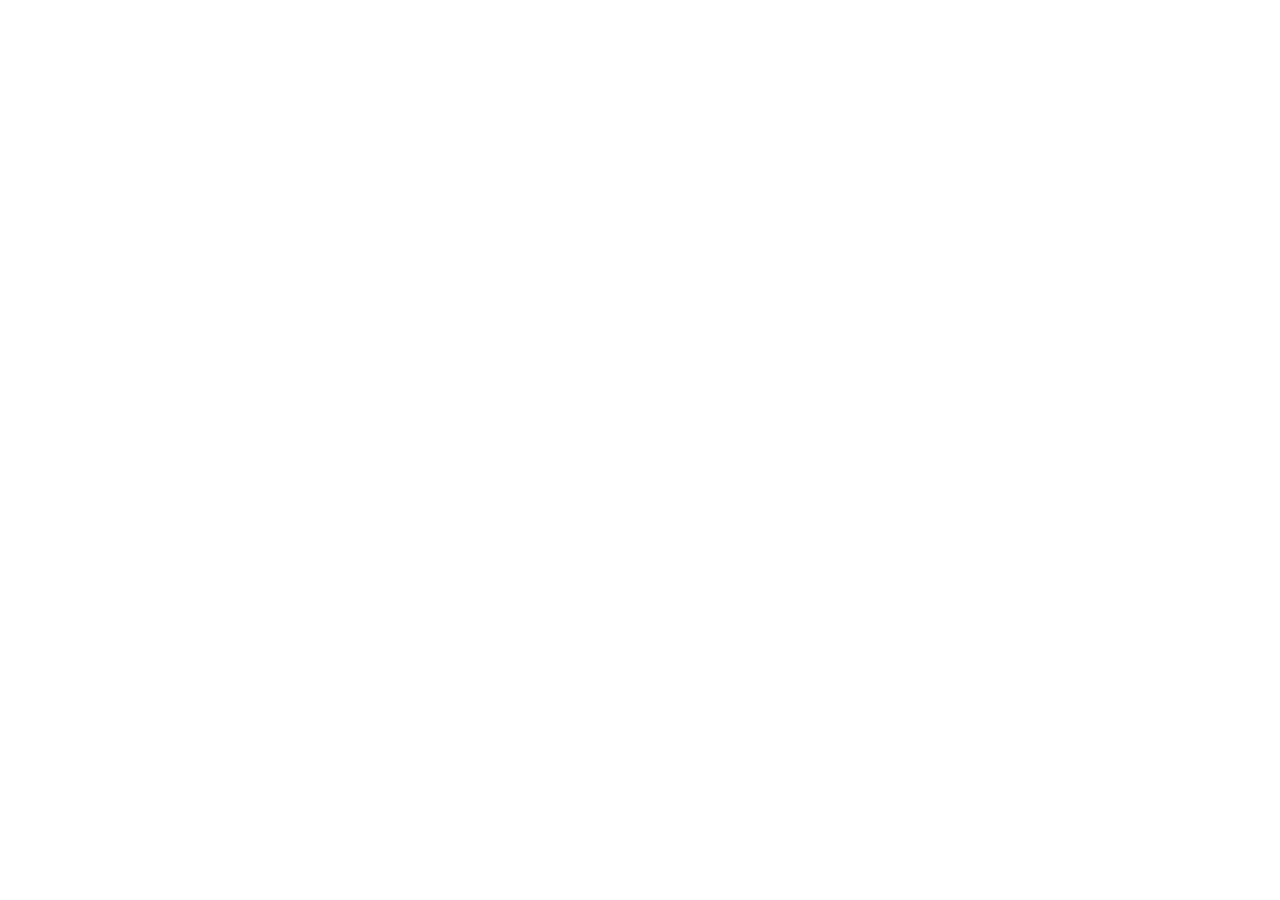
==== contact.html @ aa0f0457 "Initialisation du projet et création de l'arborescence" ====
<!DOCTYPE html>
<html lang="en">
<head>
    <meta charset="UTF-8">
    <meta name="viewport" content="width=device-width, initial-scale=1.0">
    <title>contact</title>
    <link rel="stylesheet" href="css/style.css">
</head>
<body>
    <script src="js/main.js"></script>
</body>
</html>
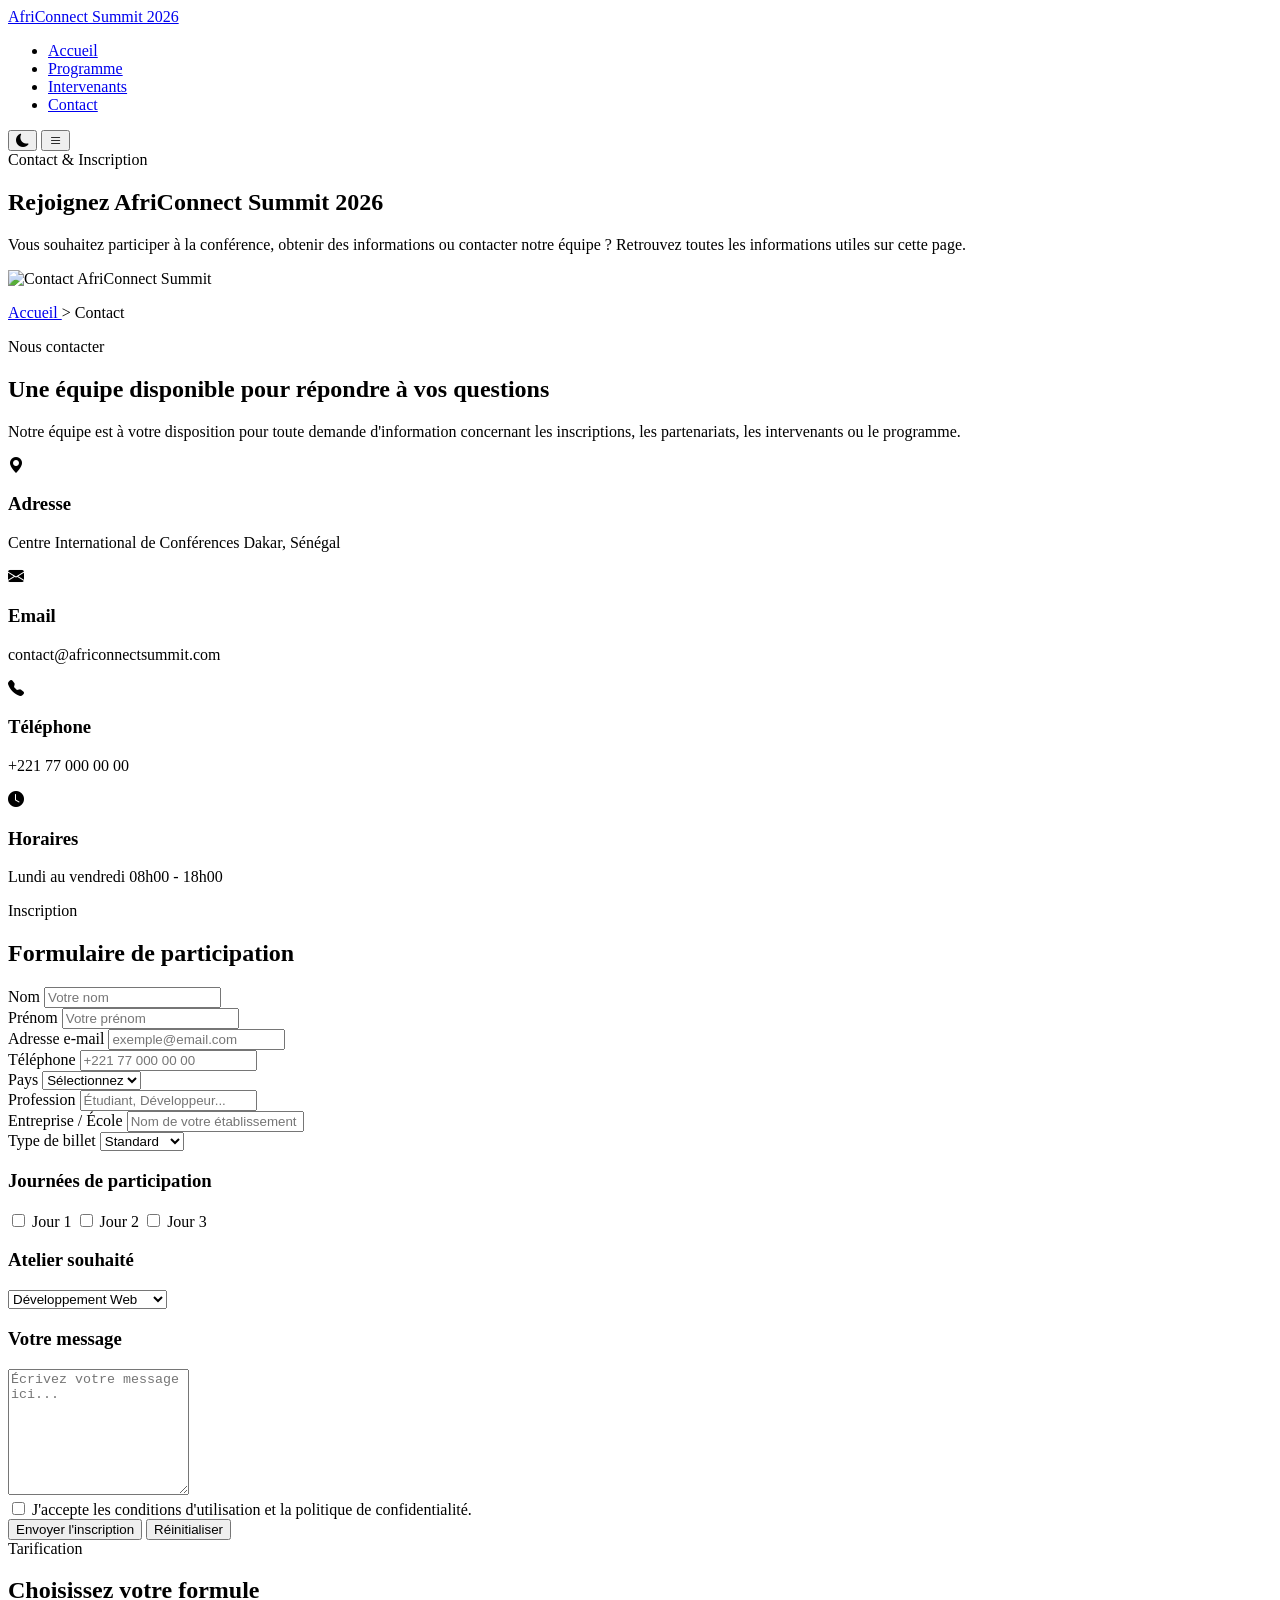
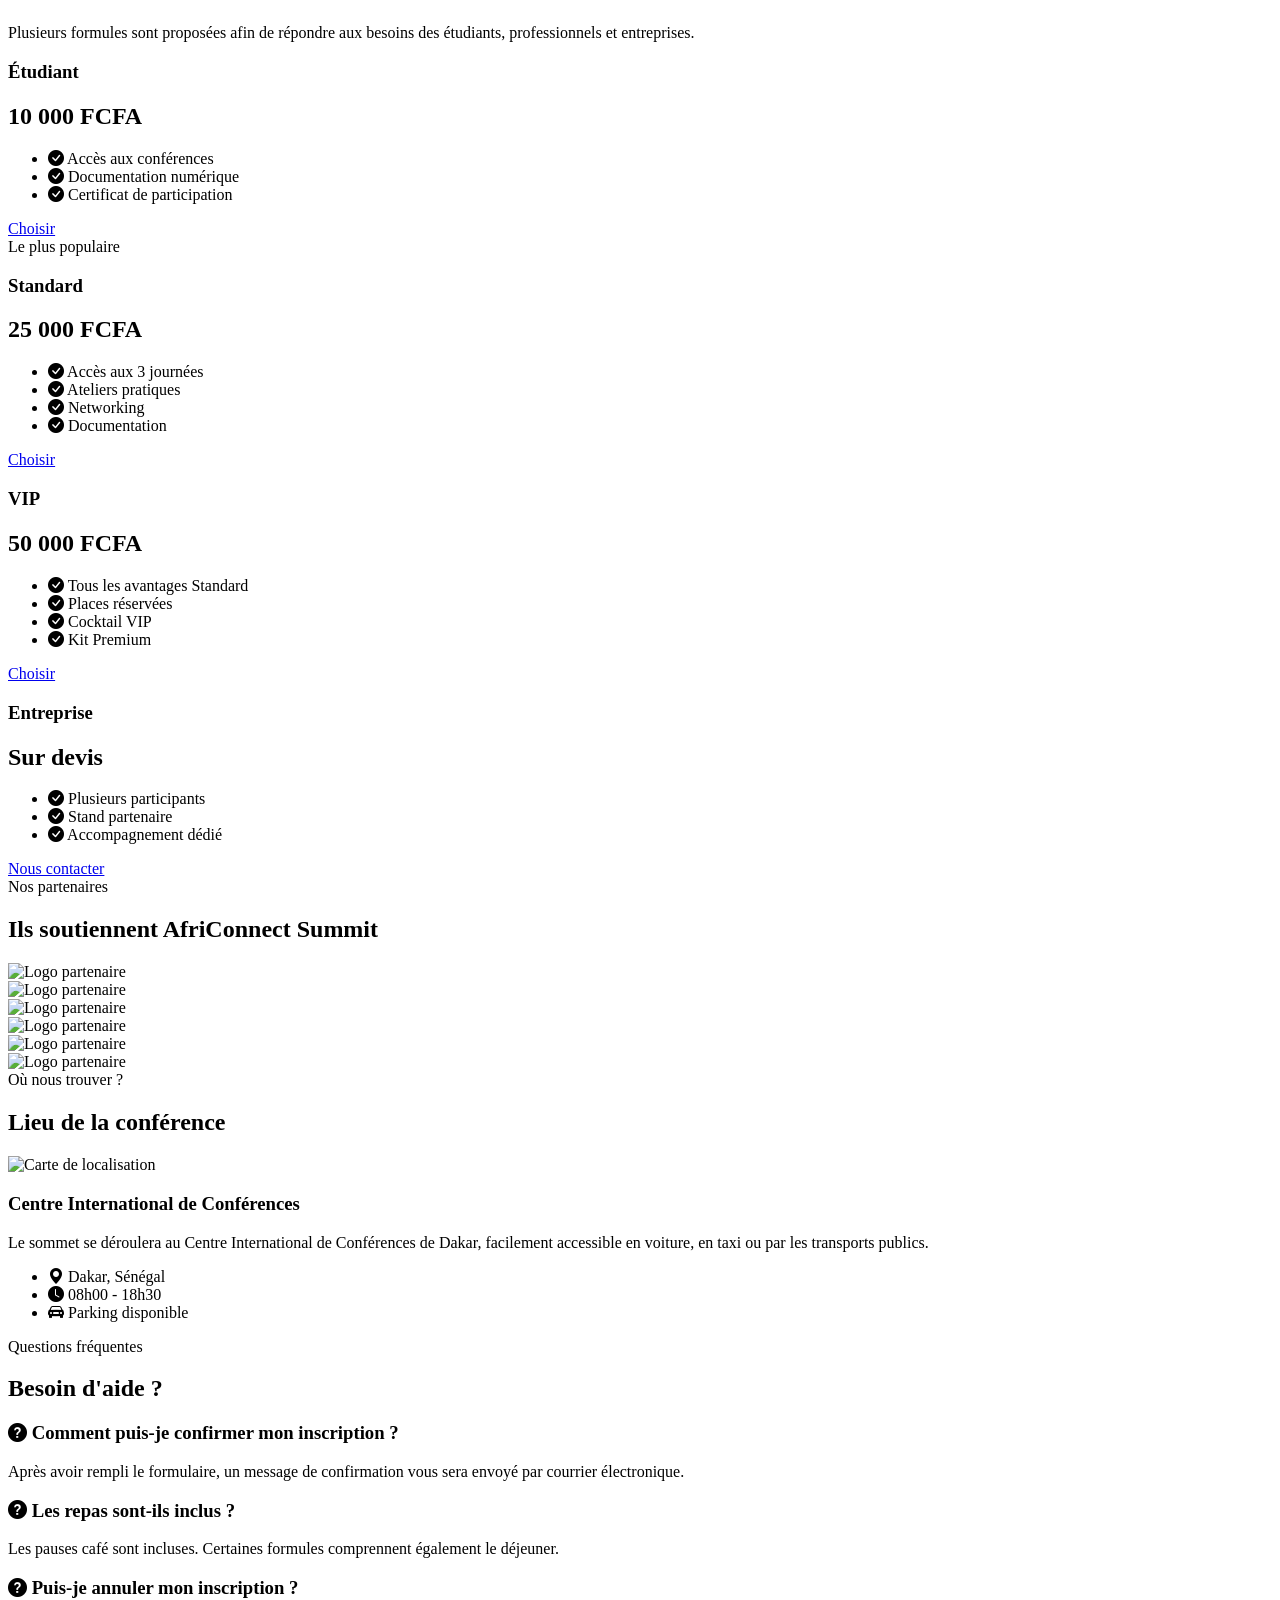
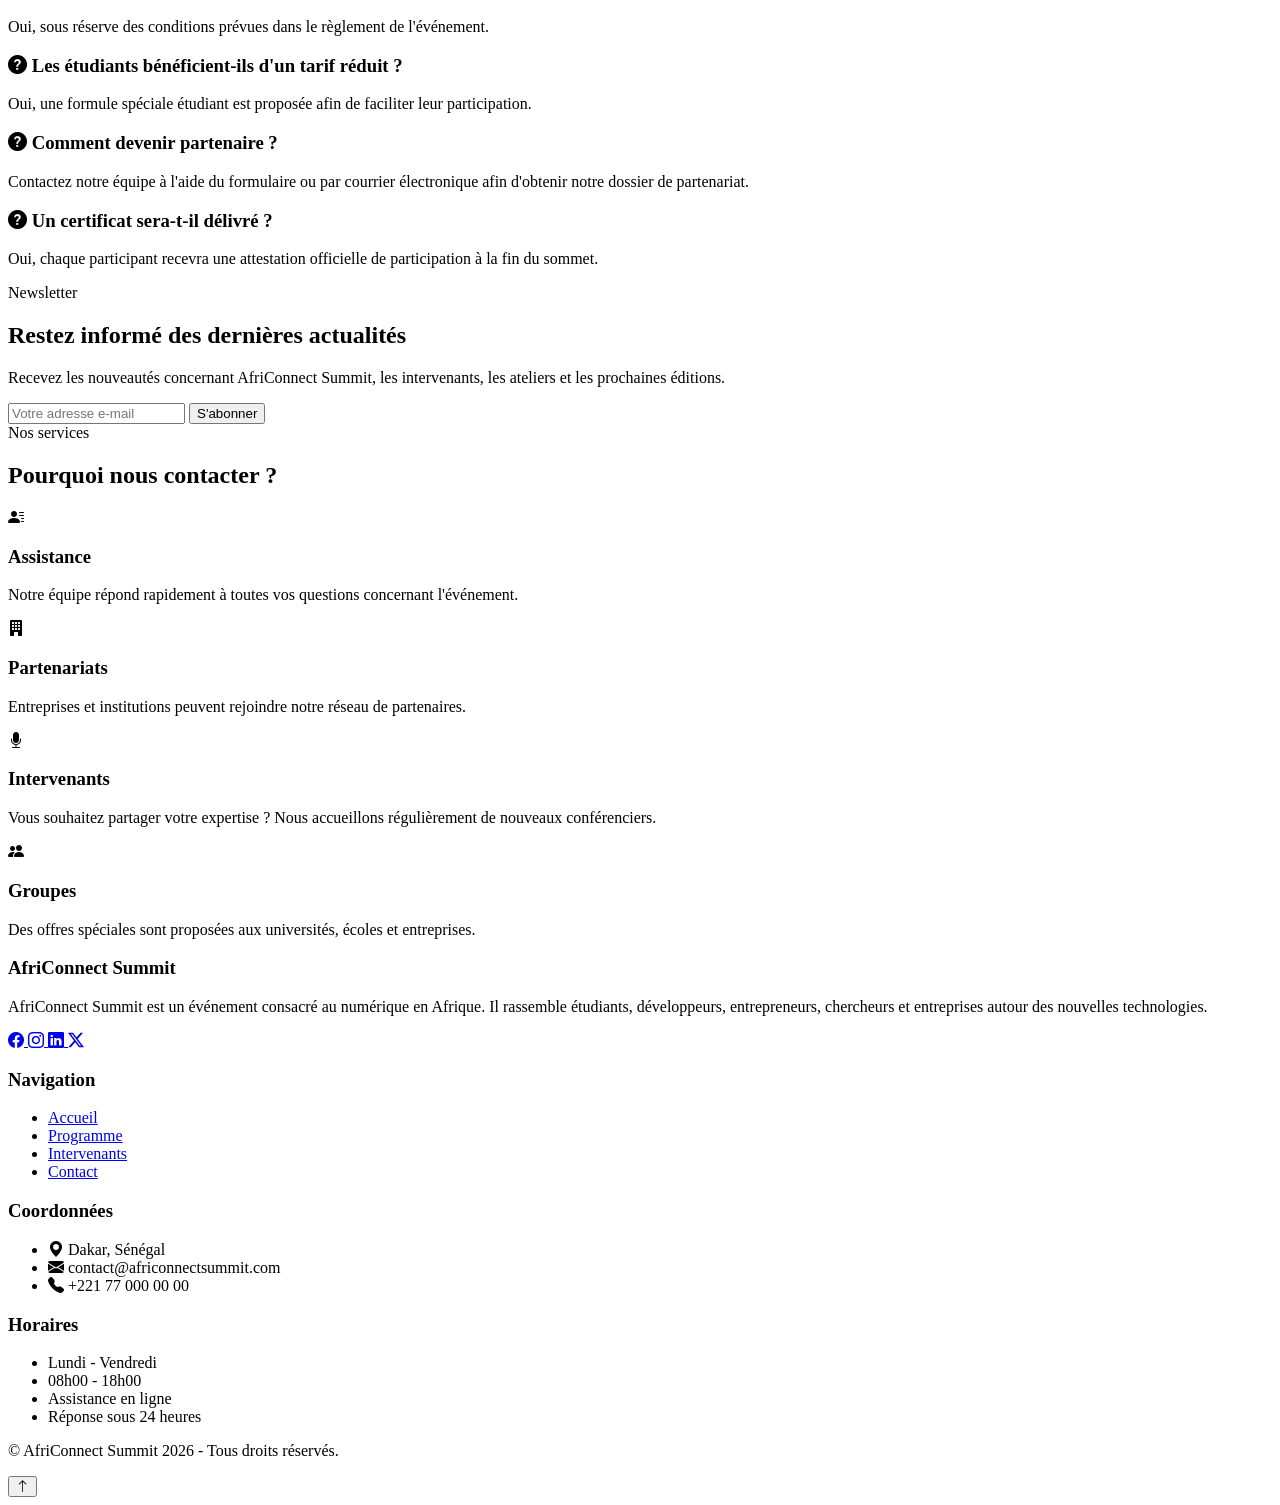
==== commit ea35cdfe: "Création complète des pages HTML du site" ====
--- a/contact.html
+++ b/contact.html
@@ -1,12 +1,1509 @@
 <!DOCTYPE html>
-<html lang="en">
+<html lang="fr">
+
 <head>
+
     <meta charset="UTF-8">
-    <meta name="viewport" content="width=device-width, initial-scale=1.0">
-    <title>contact</title>
-    <link rel="stylesheet" href="css/style.css">
+
+    <meta name="viewport"
+        content="width=device-width, initial-scale=1.0">
+
+    <title>AfriConnect Summit 2026 | Contact</title>
+
+    <link rel="preconnect"  href="https://fonts.googleapis.com">
+
+    <link rel="preconnect"  href="https://fonts.gstatic.com"  crossorigin>
+
+    <link href="https://fonts.googleapis.com/css2?family=Poppins:wght@300;400;500;600;700&family=Space+Grotesk:wght@500;700&display=swap"  rel="stylesheet">
+
+    <link rel="stylesheet" href="https://cdn.jsdelivr.net/npm/bootstrap-icons@1.13.1/font/bootstrap-icons.min.css">
+
+    <link rel="stylesheet"  href="css/style.css">
+
 </head>
+
 <body>
-    <script src="js/main.js"></script>
-</body>
+
+    <header>
+
+        <nav class="navbar">
+
+            <div class="logo">
+
+                <a href="index.html">
+
+                    AfriConnect Summit 2026
+
+                </a>
+
+            </div>
+
+            <ul class="menu">
+
+                <li>
+
+                    <a href="index.html">
+
+                        Accueil
+
+                    </a>
+
+                </li>
+
+                <li>
+                     <a href="programme.html">    Programme </a>
+
+                </li>
+
+                <li>
+
+                    <a href="intervenants.html">
+
+                        Intervenants
+
+                    </a>
+
+                </li>
+
+                <li>
+
+                    <a href="contact.html"
+                        class="active">
+
+                        Contact
+
+                    </a>
+
+                </li>
+
+            </ul>
+
+            <div class="nav-actions">
+
+                <button id="themeBtn">
+
+                    <i class="bi bi-moon-fill"></i>
+
+                </button>
+
+                <button id="burgerBtn">
+
+                    <i class="bi bi-list"></i>
+
+                </button>
+
+            </div>
+
+        </nav>
+
+    </header>
+
+    <main>
+
+        <section id="hero-contact">
+
+            <div class="container hero-page">
+
+                <div class="hero-text">
+
+                    <span class="hero-badge">
+
+                        Contact & Inscription
+
+                    </span>
+
+                    <h1>
+
+                        Rejoignez
+                        AfriConnect Summit 2026
+
+                    </h1>
+
+                    <p>
+
+                        Vous souhaitez participer à la conférence,
+                        obtenir des informations ou contacter notre
+                        équipe ? Retrouvez toutes les informations
+                        utiles sur cette page.
+
+                    </p>
+
+                </div>
+
+                <div class="hero-image">
+
+                    <img src="images/contact-banner.jpg"
+                        alt="Contact AfriConnect Summit">
+
+                </div>
+
+            </div>
+
+        </section>
+
+        <section id="breadcrumb">
+
+            <div class="container">
+
+                <p>
+
+                    <a href="index.html">
+
+                        Accueil
+
+                    </a>
+
+                    >
+
+                    <span>
+
+                        Contact
+
+                    </span>
+
+                </p>
+
+            </div>
+
+        </section>
+
+        <section id="contact-intro">
+
+            <div class="container">
+
+                <div class="section-title">
+
+                    <span>
+
+                        Nous contacter
+
+                    </span>
+
+                    <h2>
+
+                        Une équipe disponible
+                        pour répondre à vos questions
+
+                    </h2>
+
+                    <p>
+
+                        Notre équipe est à votre disposition
+                        pour toute demande d'information
+                        concernant les inscriptions,
+                        les partenariats,
+                        les intervenants ou le programme.
+
+                    </p>
+
+                </div>
+
+            </div>
+
+        </section>
+
+        <section id="contact-info">
+
+            <div class="container">
+
+                <div class="contact-grid">
+
+                    <article class="contact-card">
+
+                        <i class="bi bi-geo-alt-fill"></i>
+
+                        <h3>
+
+                            Adresse
+
+                        </h3>
+
+                        <p>
+
+                            Centre International
+                            de Conférences
+                            Dakar, Sénégal
+
+                        </p>
+
+                    </article>
+
+                    <article class="contact-card">
+
+                        <i class="bi bi-envelope-fill"></i>
+
+                        <h3>
+
+                            Email
+
+                        </h3>
+
+                        <p>
+
+                            contact@africonnectsummit.com
+
+                        </p>
+
+                    </article>
+
+                    <article class="contact-card">
+
+                        <i class="bi bi-telephone-fill"></i>
+
+                        <h3>
+
+                            Téléphone
+
+                        </h3>
+
+                        <p>
+
+                            +221 77 000 00 00
+
+                        </p>
+
+                    </article>
+
+                    <article class="contact-card">
+
+                        <i class="bi bi-clock-fill"></i>
+
+                        <h3>
+
+                            Horaires
+
+                        </h3>
+
+                        <p>
+
+                            Lundi au vendredi
+
+                            08h00 - 18h00
+
+                        </p>
+
+                    </article>
+
+                </div>
+
+            </div>
+
+        </section>
+
+        <section id="registration">
+
+            <div class="container">
+
+                <div class="section-title">
+
+                    <span>
+
+                        Inscription
+
+                    </span>
+
+                    <h2>
+
+                        Formulaire de participation
+
+                    </h2>
+
+                </div>
+
+                <form id="registrationForm">
+
+                                        <div class="form-grid">
+
+                        <div class="form-group">
+
+                            <label for="nom">
+
+                                Nom
+
+                            </label>
+
+                            <input type="text"
+                                id="nom"
+                                name="nom"
+                                placeholder="Votre nom"
+                                required>
+
+                        </div>
+
+                        <div class="form-group">
+
+                            <label for="prenom">
+
+                                Prénom
+
+                            </label>
+
+                            <input type="text"
+                                id="prenom"
+                                name="prenom"
+                                placeholder="Votre prénom"
+                                required>
+
+                        </div>
+
+                        <div class="form-group">
+
+                            <label for="email">
+
+                                Adresse e-mail
+
+                            </label>
+
+                            <input type="email"
+                                id="email"
+                                name="email"
+                                placeholder="exemple@email.com"
+                                required>
+
+                        </div>
+
+                        <div class="form-group">
+
+                            <label for="telephone">
+
+                                Téléphone
+
+                            </label>
+
+                            <input type="tel"
+                                id="telephone"
+                                name="telephone"
+                                placeholder="+221 77 000 00 00">
+
+                        </div>
+
+                        <div class="form-group">
+
+                            <label for="pays">
+
+                                Pays
+
+                            </label>
+
+                            <select id="pays"
+                                name="pays">
+
+                                <option value="">Sélectionnez</option>
+
+                                <option>Sénégal</option>
+
+                                <option>Mali</option>
+
+                                <option>Côte d'Ivoire</option>
+
+                                <option>Ghana</option>
+
+                                <option>Nigeria</option>
+
+                                <option>Cameroun</option>
+
+                                <option>Maroc</option>
+
+                                <option>Tunisie</option>
+
+                                <option>Autre</option>
+
+                            </select>
+
+                        </div>
+
+                        <div class="form-group">
+
+                            <label for="profession">
+
+                                Profession
+
+                            </label>
+
+                            <input type="text"
+                                id="profession"
+                                name="profession"
+                                placeholder="Étudiant, Développeur...">
+
+                        </div>
+
+                        <div class="form-group">
+
+                            <label for="entreprise">
+
+                                Entreprise / École
+
+                            </label>
+
+                            <input type="text"
+                                id="entreprise"
+                                name="entreprise"
+                                placeholder="Nom de votre établissement">
+
+                        </div>
+
+                        <div class="form-group">
+
+                            <label for="billet">
+
+                                Type de billet
+
+                            </label>
+
+                            <select id="billet"
+                                name="billet">
+
+                                <option>Standard</option>
+
+                                <option>Étudiant</option>
+
+                                <option>VIP</option>
+
+                                <option>Partenaire</option>
+
+                            </select>
+
+                        </div>
+
+                    </div>
+
+                    <div class="form-section">
+
+                        <h3>
+
+                            Journées de participation
+
+                        </h3>
+
+                        <label>
+
+                            <input type="checkbox"
+                                name="jour1">
+
+                            Jour 1
+
+                        </label>
+
+                        <label>
+
+                            <input type="checkbox"
+                                name="jour2">
+
+                            Jour 2
+
+                        </label>
+
+                        <label>
+
+                            <input type="checkbox"
+                                name="jour3">
+
+                            Jour 3
+
+                        </label>
+
+                    </div>
+
+                    <div class="form-section">
+
+                        <h3>
+
+                            Atelier souhaité
+
+                        </h3>
+
+                        <select name="atelier">
+
+                            <option>Développement Web</option>
+
+                            <option>Intelligence Artificielle</option>
+
+                            <option>Cybersécurité</option>
+
+                            <option>Cloud Computing</option>
+
+                            <option>Développement Mobile</option>
+
+                            <option>Data Science</option>
+
+                        </select>
+
+                    </div>
+
+                    <div class="form-section">
+
+                        <h3>
+
+                            Votre message
+
+                        </h3>
+
+                        <textarea
+                            rows="8"
+                            name="message"
+                            placeholder="Écrivez votre message ici..."></textarea>
+
+                    </div>
+
+                    <div class="form-section">
+
+                        <label>
+
+                            <input type="checkbox"
+                                required>
+
+                            J'accepte les conditions d'utilisation
+                            et la politique de confidentialité.
+
+                        </label>
+
+                    </div>
+
+                    <div class="form-buttons">
+
+                        <button type="submit"
+                            class="btn">
+
+                            Envoyer l'inscription
+
+                        </button>
+
+                        <button type="reset"
+                            class="btn btn-outline">
+
+                            Réinitialiser
+
+                        </button>
+
+                    </div>
+
+                </form>
+
+            </div>
+
+        </section>
+
+        <section id="pricing">
+
+            <div class="container">
+
+                <div class="section-title">
+
+                    <span>Tarification</span>
+
+                    <h2>Choisissez votre formule</h2>
+
+                    <p>
+
+                        Plusieurs formules sont proposées afin de répondre
+                        aux besoins des étudiants, professionnels
+                        et entreprises.
+
+                    </p>
+
+                </div>
+
+                <div class="pricing-grid">
+
+                                        <article class="pricing-card">
+
+                        <h3>
+
+                            Étudiant
+
+                        </h3>
+
+                        <h2>
+
+                            10 000 FCFA
+
+                        </h2>
+
+                        <ul>
+
+                            <li>
+
+                                <i class="bi bi-check-circle-fill"></i>
+
+                                Accès aux conférences
+
+                            </li>
+
+                            <li>
+
+                                <i class="bi bi-check-circle-fill"></i>
+
+                                Documentation numérique
+
+                            </li>
+
+                            <li>
+
+                                <i class="bi bi-check-circle-fill"></i>
+
+                                Certificat de participation
+
+                            </li>
+
+                        </ul>
+
+                        <a href="#registration"
+                            class="btn">
+
+                            Choisir
+
+                        </a>
+
+                    </article>
+
+                    <article class="pricing-card featured">
+
+                        <span class="badge">
+
+                            Le plus populaire
+
+                        </span>
+
+                        <h3>
+
+                            Standard
+
+                        </h3>
+
+                        <h2>
+
+                            25 000 FCFA
+
+                        </h2>
+
+                        <ul>
+
+                            <li>
+
+                                <i class="bi bi-check-circle-fill"></i>
+
+                                Accès aux 3 journées
+
+                            </li>
+
+                            <li>
+
+                                <i class="bi bi-check-circle-fill"></i>
+
+                                Ateliers pratiques
+
+                            </li>
+
+                            <li>
+
+                                <i class="bi bi-check-circle-fill"></i>
+
+                                Networking
+
+                            </li>
+
+                            <li>
+
+                                <i class="bi bi-check-circle-fill"></i>
+
+                                Documentation
+
+                            </li>
+
+                        </ul>
+
+                        <a href="#registration"
+                            class="btn">
+
+                            Choisir
+
+                        </a>
+
+                    </article>
+
+                    <article class="pricing-card">
+
+                        <h3>
+
+                            VIP
+
+                        </h3>
+
+                        <h2>
+
+                            50 000 FCFA
+
+                        </h2>
+
+                        <ul>
+
+                            <li>
+
+                                <i class="bi bi-check-circle-fill"></i>
+
+                                Tous les avantages Standard
+
+                            </li>
+
+                            <li>
+
+                                <i class="bi bi-check-circle-fill"></i>
+
+                                Places réservées
+
+                            </li>
+
+                            <li>
+
+                                <i class="bi bi-check-circle-fill"></i>
+
+                                Cocktail VIP
+
+                            </li>
+
+                            <li>
+
+                                <i class="bi bi-check-circle-fill"></i>
+
+                                Kit Premium
+
+                            </li>
+
+                        </ul>
+
+                        <a href="#registration"
+                            class="btn">
+
+                            Choisir
+
+                        </a>
+
+                    </article>
+
+                    <article class="pricing-card">
+
+                        <h3>
+
+                            Entreprise
+
+                        </h3>
+
+                        <h2>
+
+                            Sur devis
+
+                        </h2>
+
+                        <ul>
+
+                            <li>
+
+                                <i class="bi bi-check-circle-fill"></i>
+
+                                Plusieurs participants
+
+                            </li>
+
+                            <li>
+
+                                <i class="bi bi-check-circle-fill"></i>
+
+                                Stand partenaire
+
+                            </li>
+
+                            <li>
+
+                                <i class="bi bi-check-circle-fill"></i>
+
+                                Accompagnement dédié
+
+                            </li>
+
+                        </ul>
+
+                        <a href="#registration"
+                            class="btn">
+
+                            Nous contacter
+
+                        </a>
+
+                    </article>
+
+                </div>
+
+            </div>
+
+        </section>
+
+        <section id="partners">
+
+            <div class="container">
+
+                <div class="section-title">
+
+                    <span>
+
+                        Nos partenaires
+
+                    </span>
+
+                    <h2>
+
+                        Ils soutiennent AfriConnect Summit
+
+                    </h2>
+
+                </div>
+
+                <div class="partners-grid">
+
+                    <div class="partner-card">
+
+                        <img src="images/logo1.png"
+                            alt="Logo partenaire">
+
+                    </div>
+
+                    <div class="partner-card">
+
+                        <img src="images/logo2.png"
+                            alt="Logo partenaire">
+
+                    </div>
+
+                    <div class="partner-card">
+
+                        <img src="images/logo3.png"
+                            alt="Logo partenaire">
+
+                    </div>
+
+                    <div class="partner-card">
+
+                        <img src="images/logo4.png"
+                            alt="Logo partenaire">
+
+                    </div>
+
+                    <div class="partner-card">
+
+                        <img src="images/logo5.png"
+                            alt="Logo partenaire">
+
+                    </div>
+
+                    <div class="partner-card">
+
+                        <img src="images/logo6.png"
+                            alt="Logo partenaire">
+
+                    </div>
+
+                </div>
+
+            </div>
+
+        </section>
+
+        <section id="location">
+
+            <div class="container">
+
+                <div class="section-title">
+
+                    <span>
+
+                        Où nous trouver ?
+
+                    </span>
+
+                    <h2>
+
+                        Lieu de la conférence
+
+                    </h2>
+
+                </div>
+
+                <div class="location-grid">
+
+                    <div class="location-map">
+
+                        <img src="images/map.jpg"
+                            alt="Carte de localisation">
+
+                    </div>
+
+                    <div class="location-info">
+
+                        <h3>
+
+                            Centre International
+                            de Conférences
+
+                        </h3>
+
+                        <p>
+
+                            Le sommet se déroulera au Centre
+                            International de Conférences de Dakar,
+                            facilement accessible en voiture,
+                            en taxi ou par les transports publics.
+
+                        </p>
+
+                        <ul>
+
+                            <li>
+
+                                <i class="bi bi-geo-alt-fill"></i>
+
+                                Dakar, Sénégal
+
+                            </li>
+
+                            <li>
+
+                                <i class="bi bi-clock-fill"></i>
+
+                                08h00 - 18h30
+
+                            </li>
+
+                            <li>
+
+                                <i class="bi bi-car-front-fill"></i>
+
+                                Parking disponible
+
+                            </li>
+
+                        </ul>
+
+                    </div>
+
+                </div>
+
+            </div>
+
+        </section>
+
+        <section id="faq">
+
+            <div class="container">
+
+                <div class="section-title">
+
+                    <span>
+
+                        Questions fréquentes
+
+                    </span>
+
+                    <h2>
+
+                        Besoin d'aide ?
+
+                    </h2>
+
+                </div>
+
+                <div class="faq-container">
+
+                                        <article class="faq-item">
+
+                        <h3>
+
+                            <i class="bi bi-question-circle-fill"></i>
+
+                            Comment puis-je confirmer mon inscription ?
+
+                        </h3>
+
+                        <p>
+
+                            Après avoir rempli le formulaire,
+                            un message de confirmation vous sera envoyé
+                            par courrier électronique.
+
+                        </p>
+
+                    </article>
+
+                    <article class="faq-item">
+
+                        <h3>
+
+                            <i class="bi bi-question-circle-fill"></i>
+
+                            Les repas sont-ils inclus ?
+
+                        </h3>
+
+                        <p>
+
+                            Les pauses café sont incluses.
+                            Certaines formules comprennent également
+                            le déjeuner.
+
+                        </p>
+
+                    </article>
+
+                    <article class="faq-item">
+
+                        <h3>
+
+                            <i class="bi bi-question-circle-fill"></i>
+
+                            Puis-je annuler mon inscription ?
+
+                        </h3>
+
+                        <p>
+
+                            Oui, sous réserve des conditions prévues
+                            dans le règlement de l'événement.
+
+                        </p>
+
+                    </article>
+
+                    <article class="faq-item">
+
+                        <h3>
+
+                            <i class="bi bi-question-circle-fill"></i>
+
+                            Les étudiants bénéficient-ils d'un tarif réduit ?
+
+                        </h3>
+
+                        <p>
+
+                            Oui, une formule spéciale étudiant est
+                            proposée afin de faciliter leur participation.
+
+                        </p>
+
+                    </article>
+
+                    <article class="faq-item">
+
+                        <h3>
+
+                            <i class="bi bi-question-circle-fill"></i>
+
+                            Comment devenir partenaire ?
+
+                        </h3>
+
+                        <p>
+
+                            Contactez notre équipe à l'aide
+                            du formulaire ou par courrier électronique
+                            afin d'obtenir notre dossier de partenariat.
+
+                        </p>
+
+                    </article>
+
+                    <article class="faq-item">
+
+                        <h3>
+
+                            <i class="bi bi-question-circle-fill"></i>
+
+                            Un certificat sera-t-il délivré ?
+
+                        </h3>
+
+                        <p>
+
+                            Oui, chaque participant recevra
+                            une attestation officielle de participation
+                            à la fin du sommet.
+
+                        </p>
+
+                    </article>
+
+                </div>
+
+            </div>
+
+        </section>
+
+        <section id="newsletter">
+
+            <div class="container">
+
+                <div class="newsletter-content">
+
+                    <span>
+
+                        Newsletter
+
+                    </span>
+
+                    <h2>
+
+                        Restez informé des dernières actualités
+
+                    </h2>
+
+                    <p>
+
+                        Recevez les nouveautés concernant
+                        AfriConnect Summit, les intervenants,
+                        les ateliers et les prochaines éditions.
+
+                    </p>
+
+                    <form class="newsletter-form">
+
+                        <input
+                            type="email"
+                            placeholder="Votre adresse e-mail"
+                            required>
+
+                        <button
+                            type="submit"
+                            class="btn">
+
+                            S'abonner
+
+                        </button>
+
+                    </form>
+
+                </div>
+
+            </div>
+
+        </section>
+
+        <section id="why-contact">
+
+            <div class="container">
+
+                <div class="section-title">
+
+                    <span>
+
+                        Nos services
+
+                    </span>
+
+                    <h2>
+
+                        Pourquoi nous contacter ?
+
+                    </h2>
+
+                </div>
+
+                <div class="why-grid">
+
+                    <article class="why-card">
+
+                        <i class="bi bi-person-lines-fill"></i>
+
+                        <h3>
+
+                            Assistance
+
+                        </h3>
+
+                        <p>
+
+                            Notre équipe répond rapidement
+                            à toutes vos questions
+                            concernant l'événement.
+
+                        </p>
+
+                    </article>
+
+                    <article class="why-card">
+
+                        <i class="bi bi-building-fill"></i>
+
+                        <h3>
+
+                            Partenariats
+
+                        </h3>
+
+                        <p>
+
+                            Entreprises et institutions
+                            peuvent rejoindre notre réseau
+                            de partenaires.
+
+                        </p>
+
+                    </article>
+
+                    <article class="why-card">
+
+                        <i class="bi bi-mic-fill"></i>
+
+                        <h3>
+
+                            Intervenants
+
+                        </h3>
+
+                        <p>
+
+                            Vous souhaitez partager votre expertise ?
+                            Nous accueillons régulièrement
+                            de nouveaux conférenciers.
+
+                        </p>
+
+                    </article>
+
+                    <article class="why-card">
+
+                        <i class="bi bi-people-fill"></i>
+
+                        <h3>
+
+                            Groupes
+
+                        </h3>
+
+                        <p>
+
+                            Des offres spéciales sont proposées
+                            aux universités,
+                            écoles et entreprises.
+
+                        </p>
+
+                    </article>
+
+                </div>
+
+            </div>
+
+        </section>
+
+                <footer>
+
+            <div class="container footer-container">
+
+                <div class="footer-column">
+
+                    <h3>
+
+                        AfriConnect Summit
+
+                    </h3>
+
+                    <p>
+
+                        AfriConnect Summit est un événement
+                        consacré au numérique en Afrique.
+                        Il rassemble étudiants, développeurs,
+                        entrepreneurs, chercheurs et entreprises
+                        autour des nouvelles technologies.
+
+                    </p>
+
+                    <div class="social-links">
+
+                        <a href="#">
+
+                            <i class="bi bi-facebook"></i>
+
+                        </a>
+
+                        <a href="#">
+
+                            <i class="bi bi-instagram"></i>
+
+                        </a>
+
+                        <a href="#">
+
+                            <i class="bi bi-linkedin"></i>
+
+                        </a>
+
+                        <a href="#">
+
+                            <i class="bi bi-twitter-x"></i>
+
+                        </a>
+
+                    </div>
+
+                </div>
+
+                <div class="footer-column">
+
+                    <h3>
+
+                        Navigation
+
+                    </h3>
+
+                    <ul>
+
+                        <li>
+
+                            <a href="index.html">
+
+                                Accueil
+
+                            </a>
+
+                        </li>
+
+                        <li>
+
+                            <a href="programme.html">
+
+                                Programme
+
+                            </a>
+
+                        </li>
+
+                        <li>
+
+                            <a href="intervenants.html">
+
+                                Intervenants
+
+                            </a>
+
+                        </li>
+
+                        <li>
+
+                            <a href="contact.html">
+
+                                Contact
+
+                            </a>
+
+                        </li>
+
+                    </ul>
+
+                </div>
+
+                <div class="footer-column">
+
+                    <h3>
+
+                        Coordonnées
+
+                    </h3>
+
+                    <ul>
+
+                        <li>
+
+                            <i class="bi bi-geo-alt-fill"></i>
+
+                            Dakar, Sénégal
+
+                        </li>
+
+                        <li>
+
+                            <i class="bi bi-envelope-fill"></i>
+
+                            contact@africonnectsummit.com
+
+                        </li>
+
+                        <li>
+
+                            <i class="bi bi-telephone-fill"></i>
+
+                            +221 77 000 00 00
+
+                        </li>
+
+                    </ul>
+
+                </div>
+
+                <div class="footer-column">
+
+                    <h3>
+
+                        Horaires
+
+                    </h3>
+
+                    <ul>
+
+                        <li>
+
+                            Lundi - Vendredi
+
+                        </li>
+
+                        <li>
+
+                            08h00 - 18h00
+
+                        </li>
+
+                        <li>
+
+                            Assistance en ligne
+
+                        </li>
+
+                        <li>
+
+                            Réponse sous 24 heures
+
+                        </li>
+
+                    </ul>
+
+                </div>
+
+            </div>
+
+            <div class="footer-bottom">
+
+                <p>
+
+                    ©
+                    <span id="annee"></span>
+
+                    AfriConnect Summit 2026
+
+                    - Tous droits réservés.
+
+                </p>
+
+            </div>
+
+        </footer>
+
+        <button id="topBtn">
+
+            <i class="bi bi-arrow-up"></i>
+
+        </button>
+
+        <div id="navOverlay"></div>
+
+        <script src="js/main.js"></script>
+
+    </body>
+
 </html>
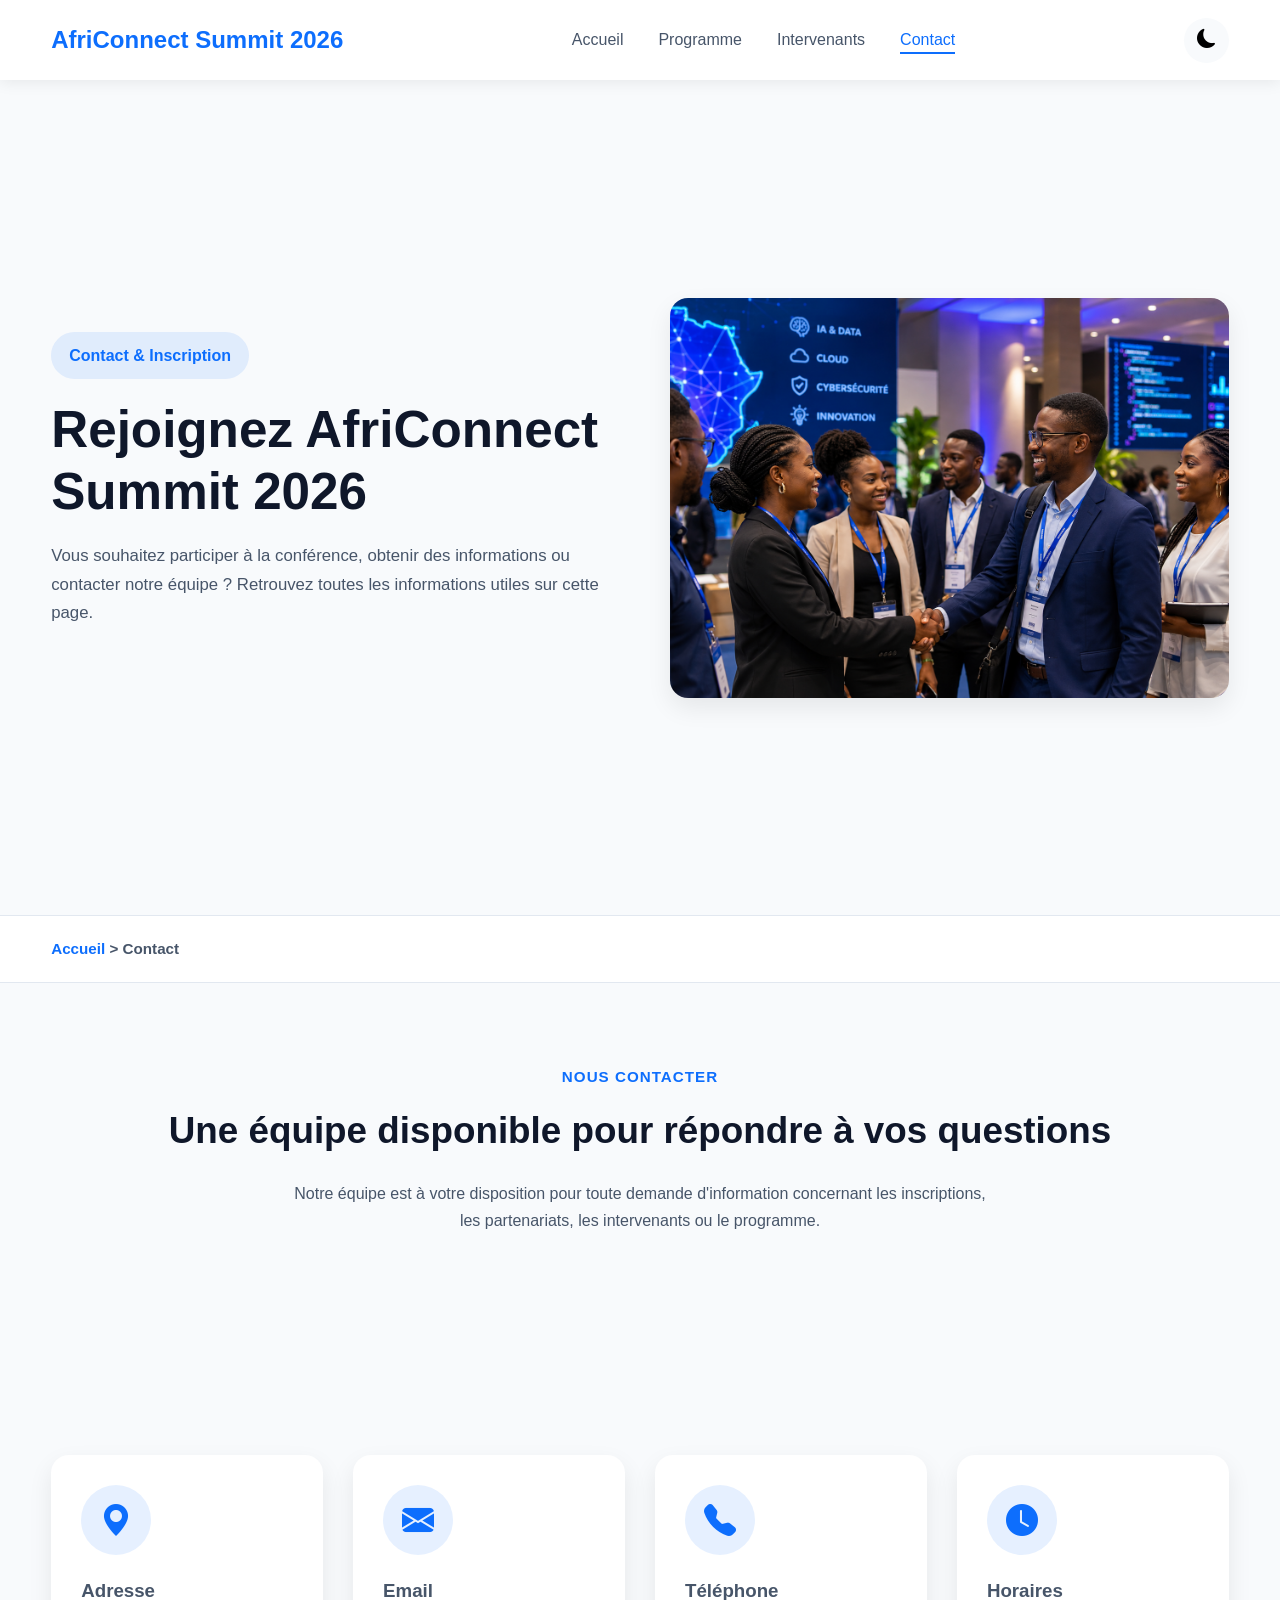
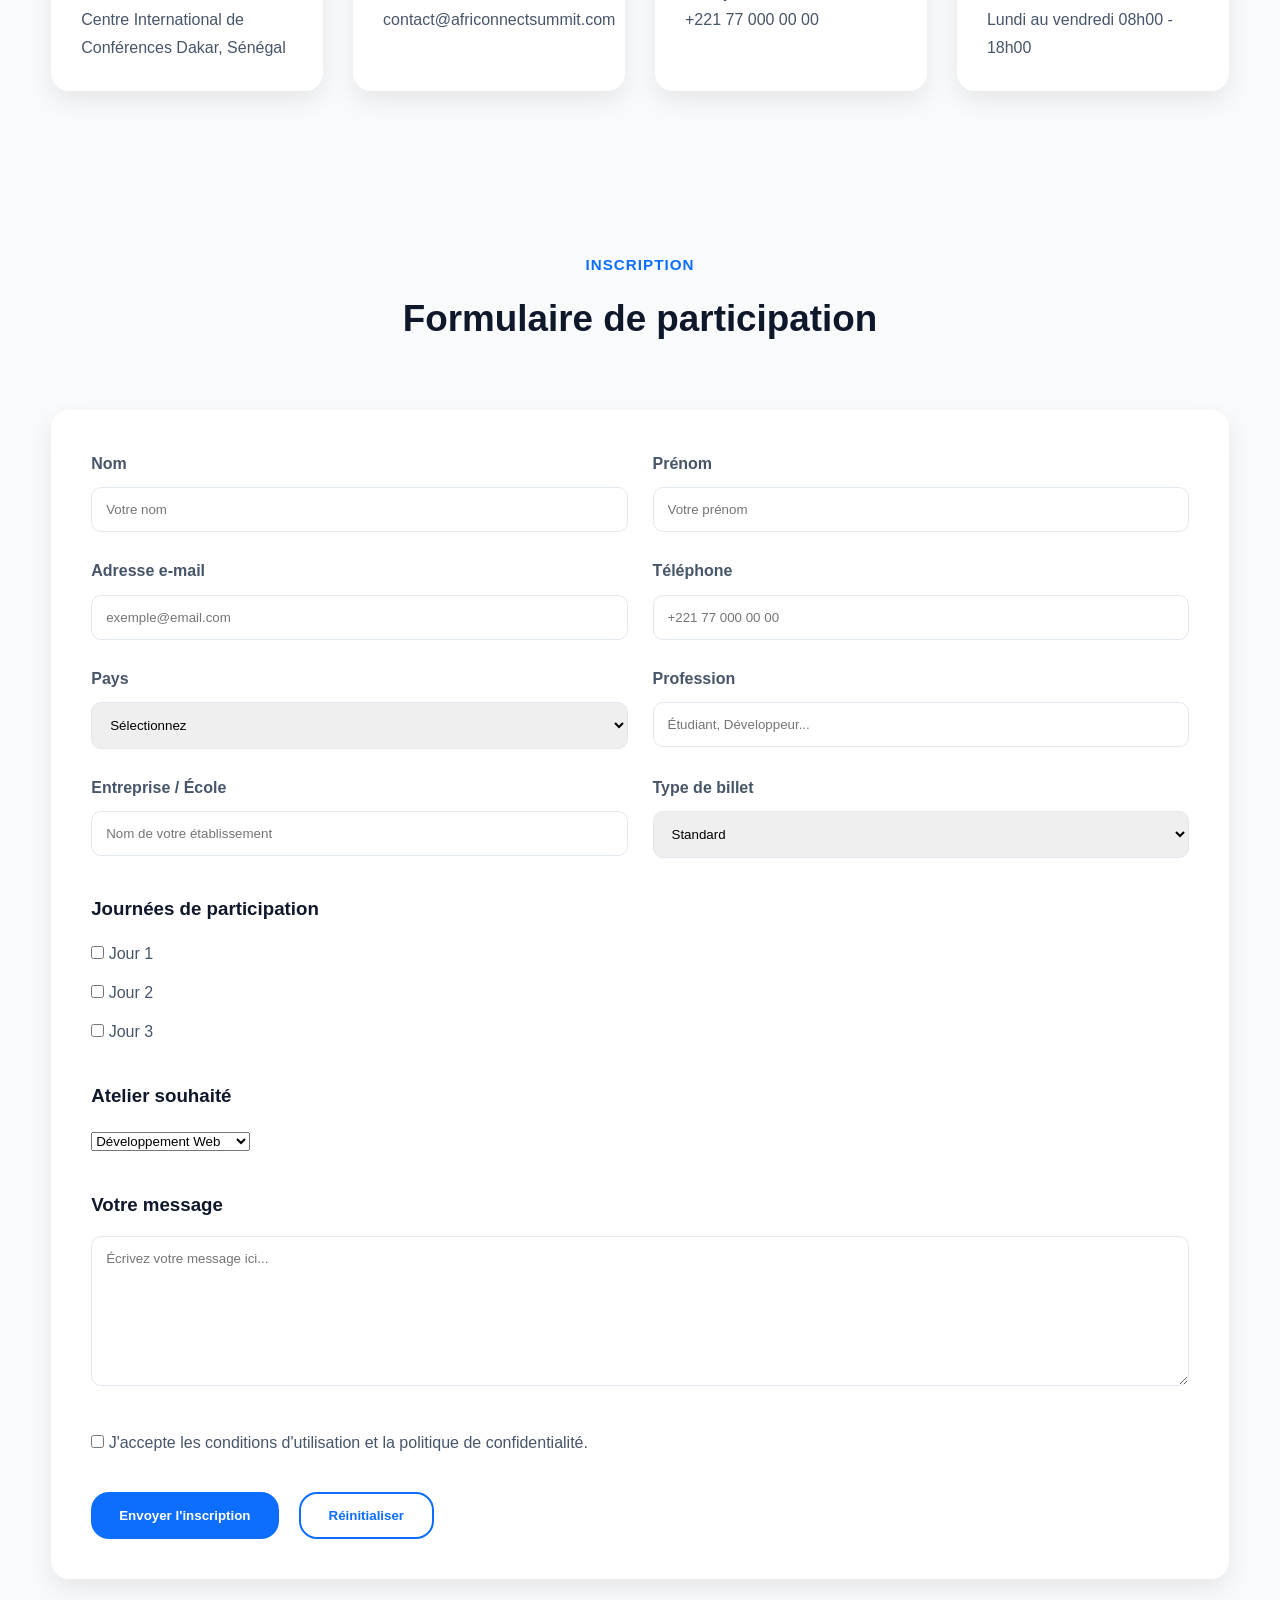
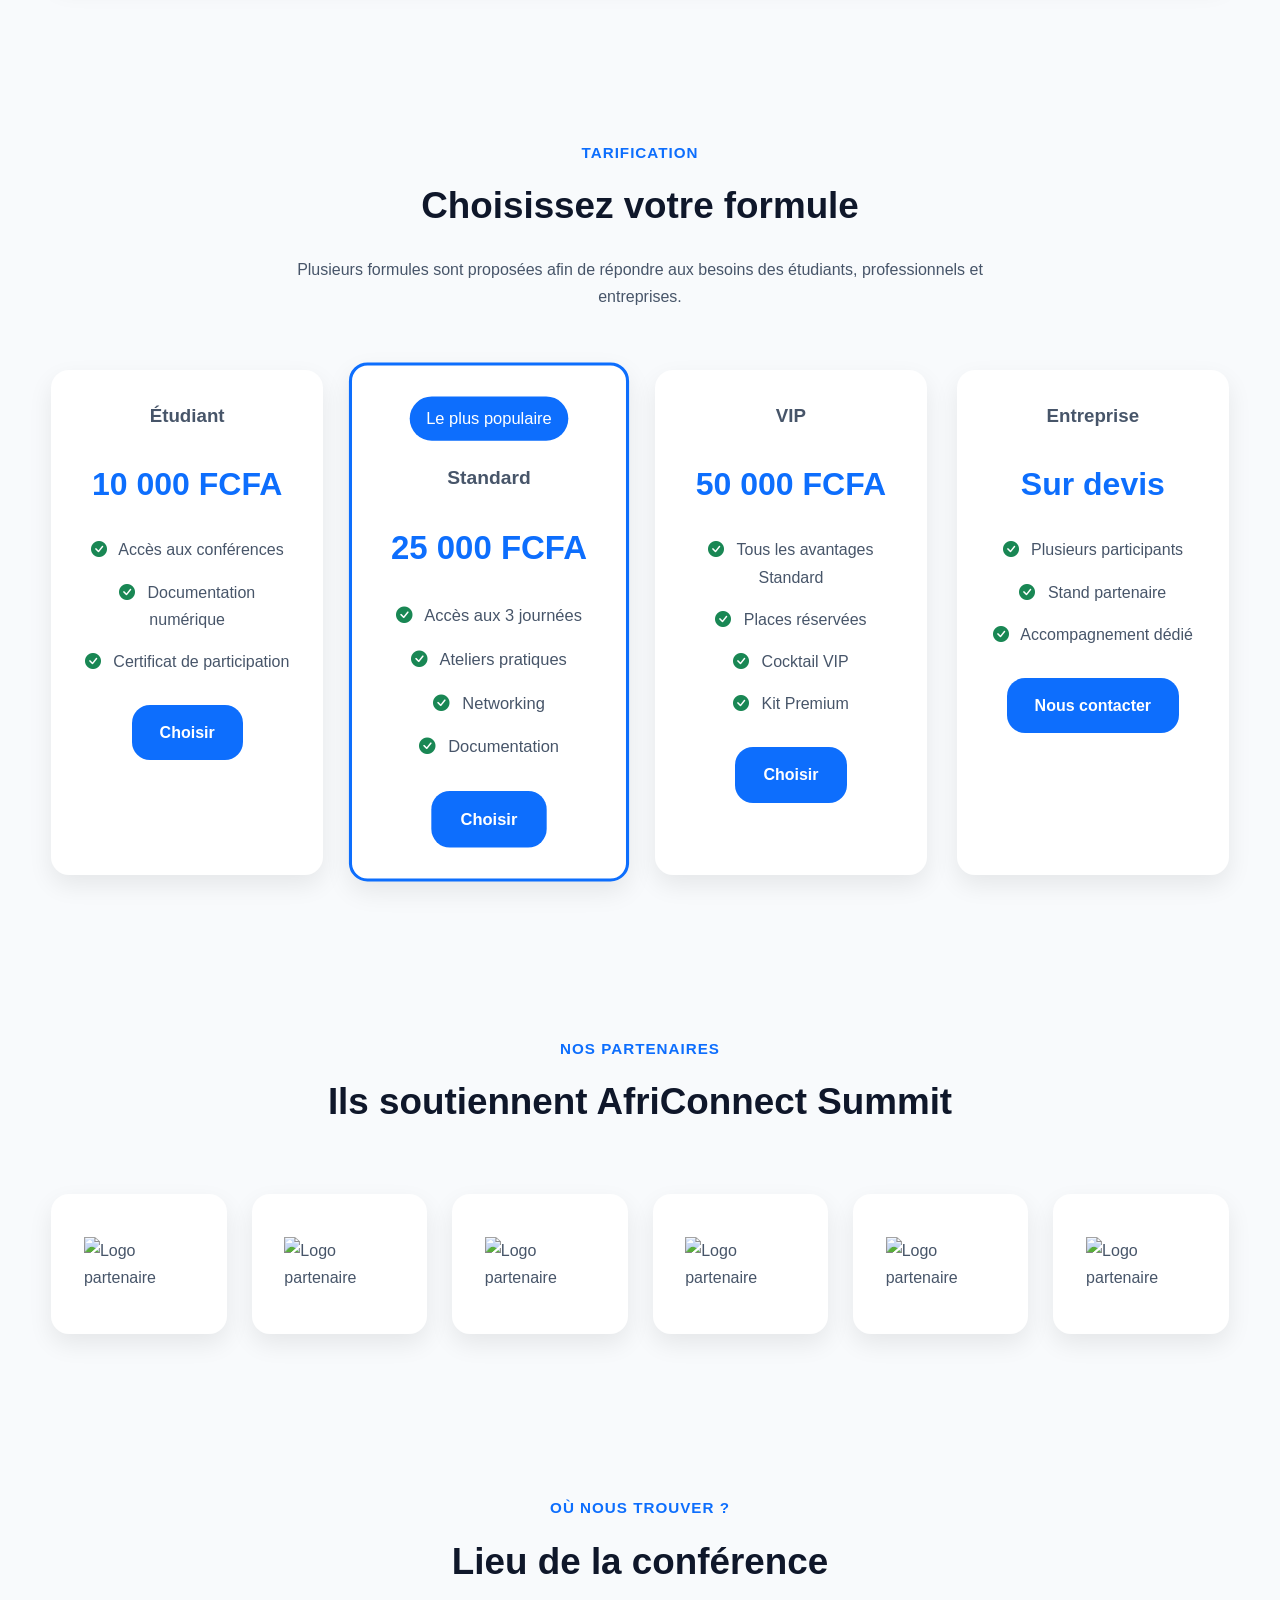
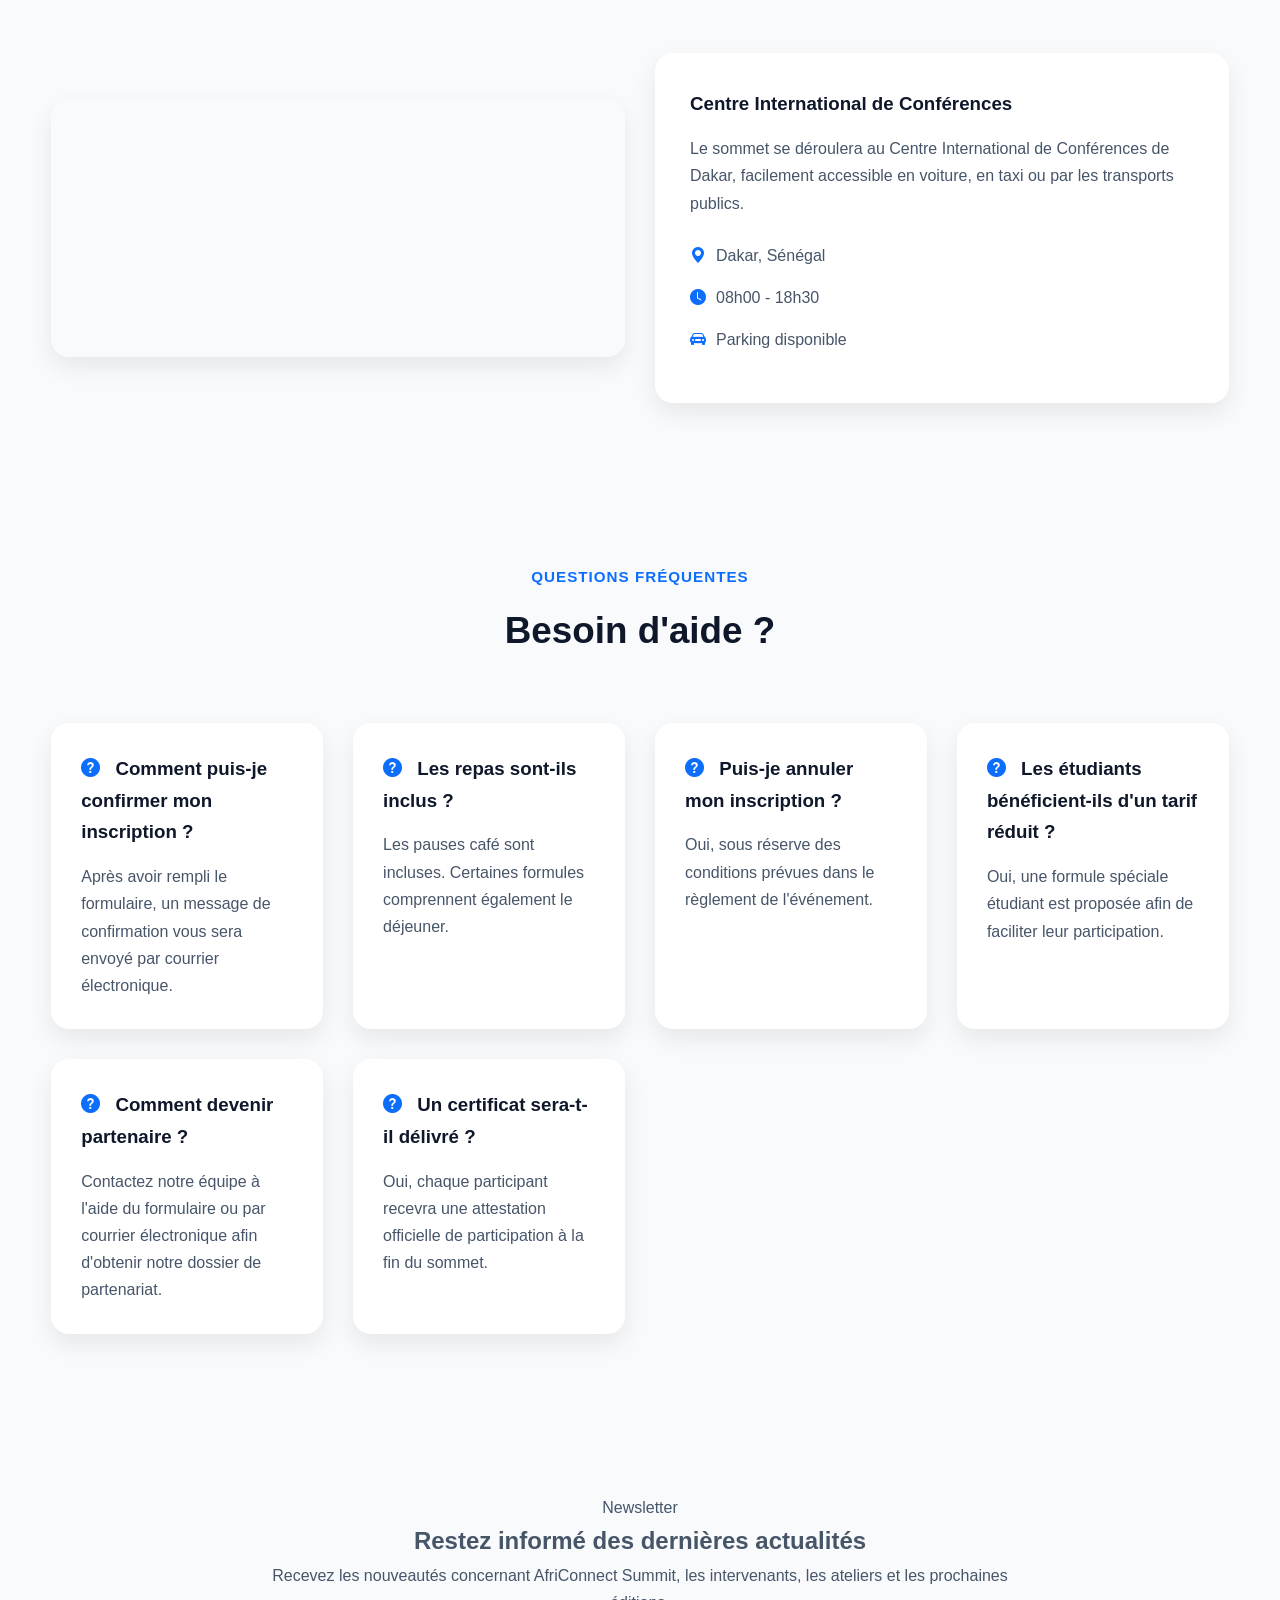
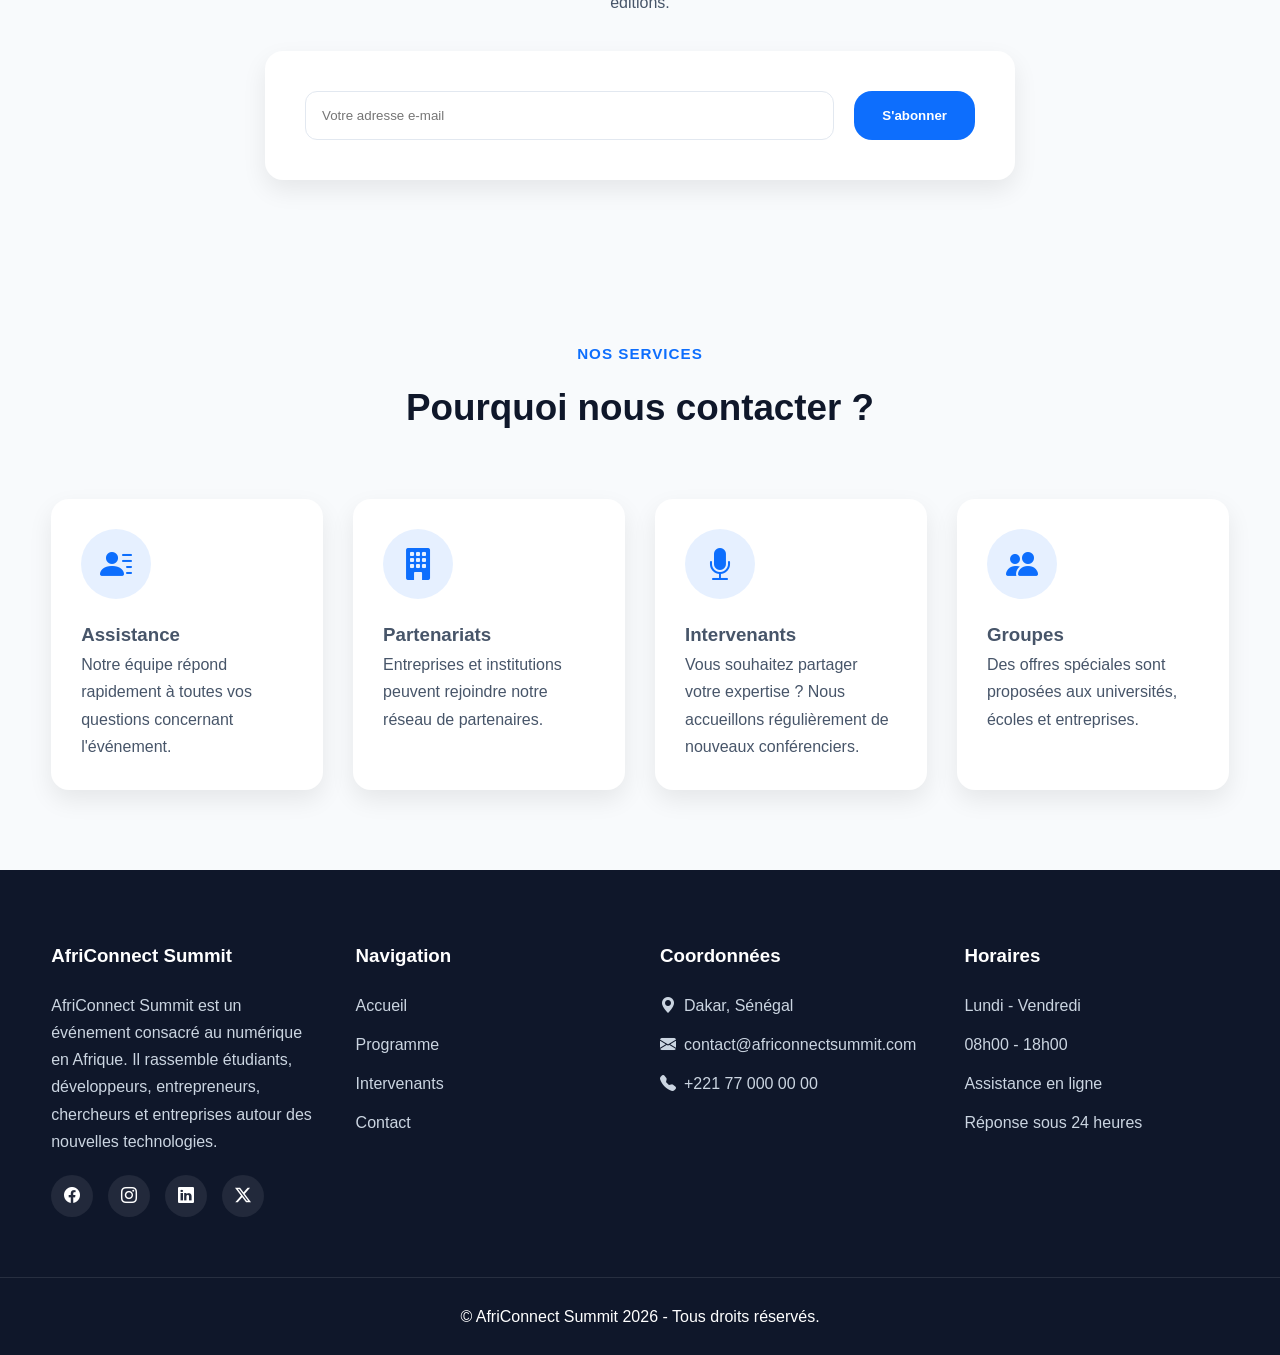
==== commit ad2a9010: "Amélioration du design et des composants CSS" ====
--- a/contact.html
+++ b/contact.html
@@ -132,7 +132,7 @@
 
                 <div class="hero-image">
 
-                    <img src="images/contact-banner.jpg"
+                    <img src="images/baniere contact.png"
                         alt="Contact AfriConnect Summit">
 
                 </div>
@@ -931,9 +931,8 @@
 
                     <div class="location-map">
 
-                        <img src="images/map.jpg"
-                            alt="Carte de localisation">
-
+                       <iframe src="https://maps.google.com/maps?q=dakar&t=&z=13&ie=UTF8&iwloc=&output=embed"
+                        width="100%" height="250" style="border:0;" loading="lazy"></iframe>
                     </div>
 
                     <div class="location-info">
--- a/css/style.css
+++ b/css/style.css
@@ -0,0 +1,1142 @@
+/* VARIABLES */
+
+:root {
+    --primary: #0d6efd;
+    --secondary: #6610f2;
+    --success: #198754;
+    --warning: #ffc107;
+    --danger: #dc3545;
+    --dark: #0f172a;
+    --light: #f8fafc;
+    --white: #ffffff;
+    --text: #475569;
+    --border: #e2e8f0;
+    --section-padding: 80px;
+    --radius: 18px;
+    --shadow: 0 10px 25px rgba(0, 0, 0, .08);
+    --transition: .35s ease;
+}
+
+/* RESET */
+
+* {
+    margin: 0;
+    padding: 0;
+    box-sizing: border-box;
+}
+
+html {
+    scroll-behavior: smooth;
+}
+
+html, body {
+    overflow-x: hidden;
+}
+
+body {
+    font-family: "Poppins", sans-serif;
+    background: var(--light);
+    color: var(--text);
+    line-height: 1.7;
+}
+
+img {
+    display: block;
+    width: 100%;
+    max-width: 100%;
+    height: auto;
+    min-width: 0;
+    transition: var(--transition);
+}
+
+img:hover {
+    transform: scale(1.02);
+}
+
+a {
+    text-decoration: none;
+    color: inherit;
+}
+
+ul {
+    list-style: none;
+}
+
+button, input, textarea, select {
+    font-family: inherit;
+}
+
+button {
+    cursor: pointer;
+}
+
+button:hover {
+    opacity: .95;
+}
+
+/* CONTAINER */
+
+.container {
+    width: min(1200px, 92%);
+    margin: auto;
+}
+
+/* SECTIONS */
+
+section {
+    padding: var(--section-padding) 0;
+}
+
+/* TITRES DE SECTION */
+
+.section-title {
+    text-align: center;
+    margin-bottom: 60px;
+    animation: slideUp .8s ease;
+}
+
+.section-title span {
+    display: inline-block;
+    color: var(--primary);
+    font-size: .95rem;
+    font-weight: 600;
+    margin-bottom: 10px;
+    text-transform: uppercase;
+    letter-spacing: 1px;
+}
+
+.section-title h2 {
+    font-size: 2.3rem;
+    color: var(--dark);
+    margin-bottom: 18px;
+}
+
+.section-title p {
+    max-width: 700px;
+    margin: auto;
+}
+
+/* BOUTONS */
+
+.btn {
+    display: inline-block;
+    padding: 14px 28px;
+    background: var(--primary);
+    color: var(--white);
+    border: none;
+    border-radius: var(--radius);
+    font-weight: 600;
+    transition: var(--transition);
+}
+
+.btn:hover {
+    transform: translateY(-4px);
+}
+
+.btn-outline {
+    background: transparent;
+    border: 2px solid var(--primary);
+    color: var(--primary);
+}
+
+.btn-outline:hover {
+    background: var(--primary);
+    color: var(--white);
+}
+
+/* GRILLES — colonnes responsives sans Bootstrap */
+
+.info-grid, .contact-grid, .workshop-grid, .highlights-grid, .venue-grid,
+.why-grid, .benefits-grid, .about-content, .objectifs-grid, .stats-grid,
+.themes-grid, .testimonial-grid, .faq-grid, .faq-container, .startup-grid,
+.timeline, .speakers-grid {
+    display: grid;
+    grid-template-columns: repeat(auto-fit, minmax(260px, 1fr));
+    gap: 30px;
+}
+
+.gallery-grid {
+    display: grid;
+    grid-template-columns: repeat(auto-fit, minmax(220px, 1fr));
+    gap: 20px;
+}
+
+.logos {
+    display: grid;
+    grid-template-columns: repeat(auto-fit, minmax(200px, 1fr));
+    gap: 25px;
+}
+
+.pricing-grid {
+    display: grid;
+    grid-template-columns: repeat(4, 1fr);
+    gap: 30px;
+}
+
+.partners-grid {
+    display: grid;
+    grid-template-columns: repeat(6, 1fr);
+    gap: 25px;
+}
+
+.footer-container {
+    display: grid;
+    grid-template-columns: repeat(4, 1fr);
+    gap: 40px;
+}
+
+.form-grid {
+    display: grid;
+    grid-template-columns: repeat(2, 1fr);
+    gap: 25px;
+}
+
+.location-grid {
+    display: grid;
+    grid-template-columns: repeat(auto-fit, minmax(300px, 1fr));
+    gap: 30px;
+    align-items: center;
+}
+
+/* CARTES — style commun */
+
+.info-card, .contact-card, .pricing-card, .partner-card,
+.workshop-card, .highlight-card, .venue-card, .why-card,
+.faq-item, .faq-card, .speaker-card,
+.about-card, .stat-card, .testimonial-card,
+.startup-card, .timeline-item, .objectifs-grid article,
+.themes-grid article, .logos div {
+    background: var(--white);
+    border-radius: var(--radius);
+    box-shadow: var(--shadow);
+    padding: 30px;
+    transition: var(--transition);
+    animation: zoomIn .6s ease;
+}
+
+.info-card:hover, .contact-card:hover, .pricing-card:hover, .partner-card:hover,
+.workshop-card:hover, .highlight-card:hover, .venue-card:hover, .why-card:hover,
+.faq-item:hover, .faq-card:hover, .speaker-card:hover,
+.about-card:hover, .stat-card:hover, .testimonial-card:hover,
+.startup-card:hover, .timeline-item:hover, .objectifs-grid article:hover,
+.themes-grid article:hover, .logos div:hover {
+    transform: translateY(-8px);
+}
+
+.about-card, .stat-card, .faq-card, .startup-card, .timeline-item,
+.objectifs-grid article, .themes-grid article, .logos div,
+.pricing-card {
+    text-align: center;
+}
+
+.info-card i, .contact-card i, .workshop-card i, .highlight-card i,
+.venue-card i, .why-card i, .about-card i, .faq-card i, .startup-card i,
+.objectifs-grid article i, .themes-grid article i {
+    display: inline-flex;
+    justify-content: center;
+    align-items: center;
+    width: 70px;
+    height: 70px;
+    margin-bottom: 20px;
+    border-radius: 50%;
+    background: rgba(13, 110, 253, .1);
+    color: var(--primary);
+    font-size: 2rem;
+}
+
+.about-card h3, .faq-card h3, .startup-card h3,
+.objectifs-grid article h3, .themes-grid article h3 {
+    color: var(--dark);
+    margin-bottom: 12px;
+}
+
+.startup-card span {
+    display: inline-block;
+    margin-top: 10px;
+    font-size: .9rem;
+    color: var(--primary);
+    font-weight: 600;
+}
+
+.stat-card h3 {
+    font-size: 2.8rem;
+    color: var(--primary);
+    font-weight: 700;
+    margin-bottom: 10px;
+}
+
+.timeline-item h3 {
+    display: inline-block;
+    padding: 8px 20px;
+    background: var(--primary);
+    color: var(--white);
+    border-radius: 25px;
+    margin-bottom: 18px;
+    font-size: 1rem;
+}
+
+.testimonial-card {
+    text-align: left;
+}
+
+.testimonial-card i {
+    font-size: 2.5rem;
+    color: var(--primary);
+    opacity: .3;
+    margin-bottom: 15px;
+    display: block;
+}
+
+.testimonial-card p {
+    font-style: italic;
+    margin-bottom: 20px;
+}
+
+.testimonial-card h4 {
+    color: var(--dark);
+    margin-bottom: 4px;
+}
+
+.testimonial-card span {
+    font-size: .9rem;
+    color: var(--primary);
+}
+
+.faq-card h3 {
+    font-size: 1.1rem;
+}
+
+.faq-item h3 {
+    margin-bottom: 15px;
+    color: var(--dark);
+}
+
+.faq-item h3 i {
+    color: var(--primary);
+    margin-right: 10px;
+}
+
+.faq-item p {
+    color: var(--text);
+}
+
+.gallery-grid img {
+    border-radius: var(--radius);
+    box-shadow: var(--shadow);
+    height: 220px;
+    object-fit: cover;
+}
+
+.gallery-grid img:hover {
+    transform: translateY(-6px);
+}
+
+.sponsor-level {
+    margin-bottom: 40px;
+}
+
+.sponsor-level h3 {
+    text-align: center;
+    color: var(--dark);
+    margin-bottom: 25px;
+}
+
+.logos div {
+    font-weight: 600;
+    color: var(--dark);
+}
+
+/* HEADER / NAVBAR */
+
+header {
+    position: sticky;
+    top: 0;
+    left: 0;
+    width: 100%;
+    background: var(--white);
+    box-shadow: 0 2px 15px rgba(0, 0, 0, .08);
+    z-index: 1000;
+}
+
+.navbar {
+    width: min(1200px, 92%);
+    margin: auto;
+    height: 80px;
+    display: flex;
+    align-items: center;
+    justify-content: space-between;
+}
+
+.logo a {
+    font-size: 1.5rem;
+    font-weight: 700;
+    color: var(--primary);
+}
+
+.menu {
+    display: flex;
+    align-items: center;
+    gap: 35px;
+}
+
+.menu li a {
+    position: relative;
+    font-weight: 500;
+    transition: var(--transition);
+}
+
+.menu li a:hover {
+    color: var(--primary);
+}
+
+.menu li a.active {
+    color: var(--primary);
+}
+
+.menu li a::after {
+    content: "";
+    position: absolute;
+    left: 0;
+    bottom: -6px;
+    width: 0;
+    height: 2px;
+    background: var(--primary);
+    transition: var(--transition);
+}
+
+.menu li a:hover::after,
+.menu li a.active::after {
+    width: 100%;
+}
+
+.nav-actions {
+    display: flex;
+    align-items: center;
+    gap: 15px;
+}
+
+.nav-actions button {
+    width: 45px;
+    height: 45px;
+    border: none;
+    border-radius: 50%;
+    background: var(--light);
+    transition: var(--transition);
+    font-size: 1.2rem;
+}
+
+.nav-actions button:hover {
+    background: var(--primary);
+    color: var(--white);
+}
+
+#burgerBtn {
+    display: none;
+}
+
+#navOverlay {
+    position: fixed;
+    inset: 0;
+    background: rgba(0, 0, 0, .5);
+    opacity: 0;
+    visibility: hidden;
+    transition: var(--transition);
+    z-index: 900;
+}
+
+#navOverlay.open {
+    opacity: 1;
+    visibility: visible;
+}
+
+/* HERO */
+
+.hero-page, .hero-container {
+    display: grid;
+    grid-template-columns: repeat(2, 1fr);
+    align-items: center;
+    gap: 60px;
+    animation: fadeIn .8s ease;
+}
+
+.hero-page {
+    min-height: 75vh;
+}
+
+.hero-text h1 {
+    font-size: 3.2rem;
+    line-height: 1.2;
+    color: var(--dark);
+    margin: 20px 0;
+}
+
+.hero-text p {
+    margin-bottom: 35px;
+    font-size: 1.05rem;
+}
+
+.hero-badge {
+    display: inline-block;
+    padding: 10px 18px;
+    background: rgba(13, 110, 253, .1);
+    color: var(--primary);
+    border-radius: 30px;
+    font-weight: 600;
+}
+
+.hero-buttons {
+    display: flex;
+    gap: 20px;
+    flex-wrap: wrap;
+    margin-bottom: 10px;
+}
+
+.hero-image {
+    min-width: 0;
+}
+
+.hero-image img {
+    border-radius: var(--radius);
+    box-shadow: var(--shadow);
+    height: 400px;
+    object-fit: cover;
+}
+
+.countdown {
+    display: flex;
+    gap: 20px;
+    margin-top: 40px;
+    flex-wrap: wrap;
+}
+
+.time-box {
+    width: 90px;
+    height: 90px;
+    background: var(--white);
+    border-radius: var(--radius);
+    display: flex;
+    flex-direction: column;
+    justify-content: center;
+    align-items: center;
+    box-shadow: var(--shadow);
+}
+
+.time-box span {
+    font-size: 2rem;
+    font-weight: 700;
+    color: var(--primary);
+}
+
+.time-box small {
+    color: var(--text);
+    font-size: .8rem;
+}
+
+/* FIL D'ARIANE */
+
+#breadcrumb {
+    background: var(--white);
+    padding: 20px 0;
+    border-top: 1px solid var(--border);
+    border-bottom: 1px solid var(--border);
+}
+
+#breadcrumb p {
+    font-size: .95rem;
+    font-weight: 600;
+}
+
+#breadcrumb a {
+    color: var(--primary);
+}
+
+#breadcrumb span {
+    color: var(--text);
+}
+
+/* TABLEAUX */
+
+table {
+    width: 100%;
+    border-collapse: collapse;
+    background: var(--white);
+    border-radius: var(--radius);
+    overflow: hidden;
+    box-shadow: var(--shadow);
+    margin: 20px 0;
+}
+
+.programme-table {
+    overflow-x: auto;
+}
+
+thead {
+    background: var(--primary);
+    color: var(--white);
+}
+
+th, td {
+    padding: 18px;
+    text-align: left;
+    border-bottom: 1px solid var(--border);
+}
+
+tbody tr {
+    transition: var(--transition);
+}
+
+tbody tr:hover {
+    background: rgba(13, 110, 253, .05);
+}
+
+.center {
+    text-align: center;
+    margin-top: 40px;
+}
+
+/* INTERVENANTS */
+
+.speaker-card {
+    overflow: hidden;
+    padding: 0;
+    display: flex;
+    flex-direction: column;
+    height: 100%;
+}
+
+.speaker-card img {
+    height: 220px;
+    object-fit: cover;
+}
+
+.speaker-content {
+    display: flex;
+    flex-direction: column;
+    flex: 1;
+    padding: 22px;
+}
+
+.speaker-content h3 {
+    color: var(--dark);
+    margin-bottom: 4px;
+}
+
+.speaker-content h4 {
+    color: var(--primary);
+    margin-bottom: 12px;
+    font-size: .9rem;
+}
+
+.speaker-content p {
+    display: -webkit-box;
+    -webkit-line-clamp: 3;
+    -webkit-box-orient: vertical;
+    overflow: hidden;
+    font-size: .92rem;
+    margin-bottom: 0;
+}
+
+.speaker-domain {
+    display: inline-block;
+    padding: 8px 16px;
+    background: rgba(13, 110, 253, .1);
+    color: var(--primary);
+    border-radius: 25px;
+    font-size: .85rem;
+    font-weight: 600;
+    margin-bottom: 10px;
+    align-self: flex-start;
+}
+
+.speaker-info {
+    margin: 14px 0;
+}
+
+.speaker-info li {
+    display: flex;
+    align-items: center;
+    gap: 12px;
+    margin-bottom: 8px;
+    font-size: .9rem;
+}
+
+.speaker-social {
+    display: flex;
+    gap: 12px;
+    margin-top: auto;
+    padding-top: 6px;
+}
+
+.speaker-social a {
+    width: 36px;
+    height: 36px;
+    border-radius: 50%;
+    background: var(--light);
+    display: flex;
+    justify-content: center;
+    align-items: center;
+    transition: var(--transition);
+}
+
+.speaker-social a:hover {
+    background: var(--primary);
+    color: var(--white);
+}
+
+#speakers .speaker-content span {
+    display: block;
+    color: var(--primary);
+    font-weight: 600;
+    margin-bottom: 12px;
+}
+
+#speakers .speaker-content ul {
+    display: flex;
+    flex-direction: column;
+    gap: 8px;
+    margin-top: auto;
+    padding-top: 6px;
+}
+
+#speakers .speaker-content li {
+    display: flex;
+    align-items: center;
+    gap: 10px;
+    font-size: .9rem;
+}
+
+#speakers .speaker-content li i {
+    color: var(--primary);
+}
+
+/* FORMULAIRES */
+
+form {
+    background: var(--white);
+    padding: 40px;
+    border-radius: var(--radius);
+    box-shadow: var(--shadow);
+}
+
+.form-group {
+    display: flex;
+    flex-direction: column;
+}
+
+.form-group label {
+    margin-bottom: 10px;
+    font-weight: 600;
+}
+
+.form-group input, .form-group select, textarea {
+    padding: 14px;
+    border: 1px solid var(--border);
+    border-radius: 10px;
+    outline: none;
+    transition: var(--transition);
+}
+
+.form-group input:focus,
+.form-group select:focus,
+textarea:focus {
+    border-color: var(--primary);
+}
+
+textarea {
+    width: 100%;
+    resize: vertical;
+}
+
+.form-section {
+    margin-top: 35px;
+}
+
+.form-section h3 {
+    margin-bottom: 15px;
+    color: var(--dark);
+}
+
+.form-section label {
+    display: block;
+    margin-bottom: 12px;
+}
+
+.form-buttons {
+    display: flex;
+    gap: 20px;
+    margin-top: 35px;
+}
+
+/* TARIFS */
+
+.pricing-card h2 {
+    color: var(--primary);
+    margin: 25px 0;
+    font-size: 2rem;
+}
+
+.pricing-card ul {
+    margin-bottom: 30px;
+}
+
+.pricing-card li {
+    margin-bottom: 15px;
+}
+
+.pricing-card li i {
+    color: var(--success);
+    margin-right: 8px;
+}
+
+.pricing-card.featured {
+    border: 3px solid var(--primary);
+    transform: scale(1.03);
+}
+
+.badge {
+    display: inline-block;
+    padding: 8px 16px;
+    background: var(--primary);
+    color: var(--white);
+    border-radius: 25px;
+    margin-bottom: 20px;
+}
+
+/* PARTENAIRES */
+
+.partner-card {
+    display: flex;
+    justify-content: center;
+    align-items: center;
+    height: 140px;
+    min-width: 0;
+}
+
+.partner-card img {
+    max-width: 110px;
+}
+
+.partner-card:hover img {
+    transform: scale(1.1);
+}
+
+/* LOCALISATION (contact) */
+
+.location-map,
+.location-map img {
+    min-width: 0;
+    border-radius: var(--radius);
+    box-shadow: var(--shadow);
+}
+
+.location-map img {
+    height: 350px;
+    object-fit: cover;
+}
+
+.location-info {
+    background: var(--white);
+    padding: 35px;
+    border-radius: var(--radius);
+    box-shadow: var(--shadow);
+}
+
+.location-info h3 {
+    color: var(--dark);
+    margin-bottom: 15px;
+}
+
+.location-info ul {
+    margin-top: 25px;
+}
+
+.location-info li {
+    display: flex;
+    align-items: center;
+    gap: 10px;
+    margin-bottom: 15px;
+}
+
+.location-info li i {
+    color: var(--primary);
+}
+
+/* NEWSLETTER */
+
+.newsletter-content {
+    text-align: center;
+    max-width: 750px;
+    margin: auto;
+}
+
+.newsletter-form {
+    display: flex;
+    gap: 20px;
+    margin-top: 35px;
+}
+
+.newsletter-form input {
+    flex: 1;
+    padding: 16px;
+    border: 1px solid var(--border);
+    border-radius: 12px;
+}
+
+/* CTA */
+
+.call-content, .cta-content {
+    text-align: center;
+    max-width: 850px;
+    margin: auto;
+}
+
+.call-buttons, .cta-buttons {
+    display: flex;
+    justify-content: center;
+    gap: 20px;
+    margin-top: 35px;
+}
+
+/* FOOTER */
+
+footer {
+    background: var(--dark);
+    color: var(--white);
+    padding-top: 70px;
+}
+
+.footer-column h3 {
+    margin-bottom: 20px;
+}
+
+.footer-column p {
+    color: #cbd5e1;
+}
+
+.footer-column ul {
+    display: flex;
+    flex-direction: column;
+    gap: 12px;
+}
+
+.footer-column li {
+    color: #cbd5e1;
+    display: flex;
+    align-items: center;
+    gap: 8px;
+}
+
+.footer-column a:hover {
+    color: var(--primary);
+}
+
+.social-links {
+    display: flex;
+    gap: 15px;
+    margin-top: 20px;
+}
+
+.social-links a {
+    width: 42px;
+    height: 42px;
+    display: flex;
+    justify-content: center;
+    align-items: center;
+    border-radius: 50%;
+    background: rgba(255, 255, 255, .08);
+    transition: var(--transition);
+}
+
+.social-links a:hover {
+    background: var(--primary);
+}
+
+.footer-bottom {
+    text-align: center;
+    padding: 25px;
+    margin-top: 60px;
+    border-top: 1px solid rgba(255, 255, 255, .1);
+}
+
+/* BOUTON RETOUR EN HAUT */
+
+#topBtn {
+    position: fixed;
+    right: 25px;
+    bottom: 25px;
+    width: 55px;
+    height: 55px;
+    border: none;
+    border-radius: 50%;
+    background: var(--primary);
+    color: var(--white);
+    display: none;
+    justify-content: center;
+    align-items: center;
+    font-size: 1.3rem;
+    box-shadow: var(--shadow);
+    transition: var(--transition);
+    z-index: 1000;
+}
+
+#topBtn:hover {
+    transform: translateY(-5px);
+}
+
+/* ANIMATIONS */
+
+@keyframes fadeIn {
+    from { opacity: 0; }
+    to { opacity: 1; }
+}
+
+@keyframes slideUp {
+    from { opacity: 0; transform: translateY(40px); }
+    to { opacity: 1; transform: translateY(0); }
+}
+
+@keyframes zoomIn {
+    from { opacity: 0; transform: scale(.9); }
+    to { opacity: 1; transform: scale(1); }
+}
+
+/* MODE SOMBRE */
+
+body.dark {
+    --light: #0f172a;
+    --white: #1e293b;
+    --text: #e2e8f0;
+    --dark: #ffffff;
+    --border: #334155;
+}
+
+body.dark header {
+    background: #1e293b;
+}
+
+body.dark footer {
+    background: #020617;
+}
+
+body.dark .info-card, body.dark .contact-card, body.dark .speaker-card,
+body.dark .pricing-card, body.dark .partner-card, body.dark .faq-item,
+body.dark .faq-card, body.dark .workshop-card, body.dark .venue-card,
+body.dark .highlight-card, body.dark .why-card, body.dark form,
+body.dark .about-card, body.dark .stat-card, body.dark .testimonial-card,
+body.dark .startup-card, body.dark .timeline-item,
+body.dark .objectifs-grid article, body.dark .themes-grid article,
+body.dark .logos div, body.dark table, body.dark .location-info {
+    background: #1e293b;
+}
+
+/* RESPONSIVE 992 PX */
+
+@media (max-width: 992px) {
+    .hero-page, .hero-container {
+        grid-template-columns: 1fr;
+        text-align: center;
+    }
+    .footer-container {
+        grid-template-columns: repeat(2, 1fr);
+    }
+    .pricing-grid {
+        grid-template-columns: repeat(2, 1fr);
+    }
+    .partners-grid {
+        grid-template-columns: repeat(3, 1fr);
+    }
+    .form-grid {
+        grid-template-columns: 1fr;
+    }
+}
+
+/* RESPONSIVE 768 PX */
+
+@media (max-width: 768px) {
+    #burgerBtn {
+        display: block;
+    }
+    .menu {
+        position: fixed;
+        top: 0;
+        right: -100%;
+        width: 280px;
+        height: 100vh;
+        background: var(--white);
+        display: flex;
+        flex-direction: column;
+        justify-content: center;
+        gap: 35px;
+        transition: var(--transition);
+        z-index: 1001;
+    }
+    .menu.open {
+        right: 0;
+    }
+    .footer-container {
+        grid-template-columns: 1fr;
+    }
+    .pricing-grid {
+        grid-template-columns: 1fr;
+    }
+    .partners-grid {
+        grid-template-columns: repeat(2, 1fr);
+    }
+    .info-grid, .contact-grid, .venue-grid, .highlights-grid, .why-grid,
+    .benefits-grid, .about-content, .objectifs-grid, .stats-grid,
+    .themes-grid, .testimonial-grid, .faq-grid, .faq-container,
+    .startup-grid, .speakers-grid, .timeline, .location-grid {
+        grid-template-columns: 1fr;
+    }
+    .newsletter-form {
+        flex-direction: column;
+    }
+    .call-buttons, .cta-buttons, .form-buttons {
+        flex-direction: column;
+    }
+    .hero-image img {
+        height: 280px;
+    }
+}
+
+/* RESPONSIVE 576 PX */
+
+@media (max-width: 576px) {
+    html {
+        font-size: 15px;
+    }
+    section {
+        padding: 60px 0;
+    }
+    .hero-text h1 {
+        font-size: 2.2rem;
+    }
+    .section-title h2 {
+        font-size: 1.8rem;
+    }
+    .navbar {
+        height: 70px;
+    }
+    .partners-grid {
+        grid-template-columns: 1fr;
+    }
+    .hero-image {
+        display: none;
+    }
+    table {
+        display: block;
+        overflow-x: auto;
+    }
+}
+
+/* UTILITAIRES */
+
+.text-center { text-align: center; }
+.mt-2 { margin-top: 20px; }
+.mt-3 { margin-top: 30px; }
+.mt-4 { margin-top: 40px; }
+.mb-2 { margin-bottom: 20px; }
+.mb-3 { margin-bottom: 30px; }
+.mb-4 { margin-bottom: 40px; }
+.hidden { display: none; }
+.show { display: block; }
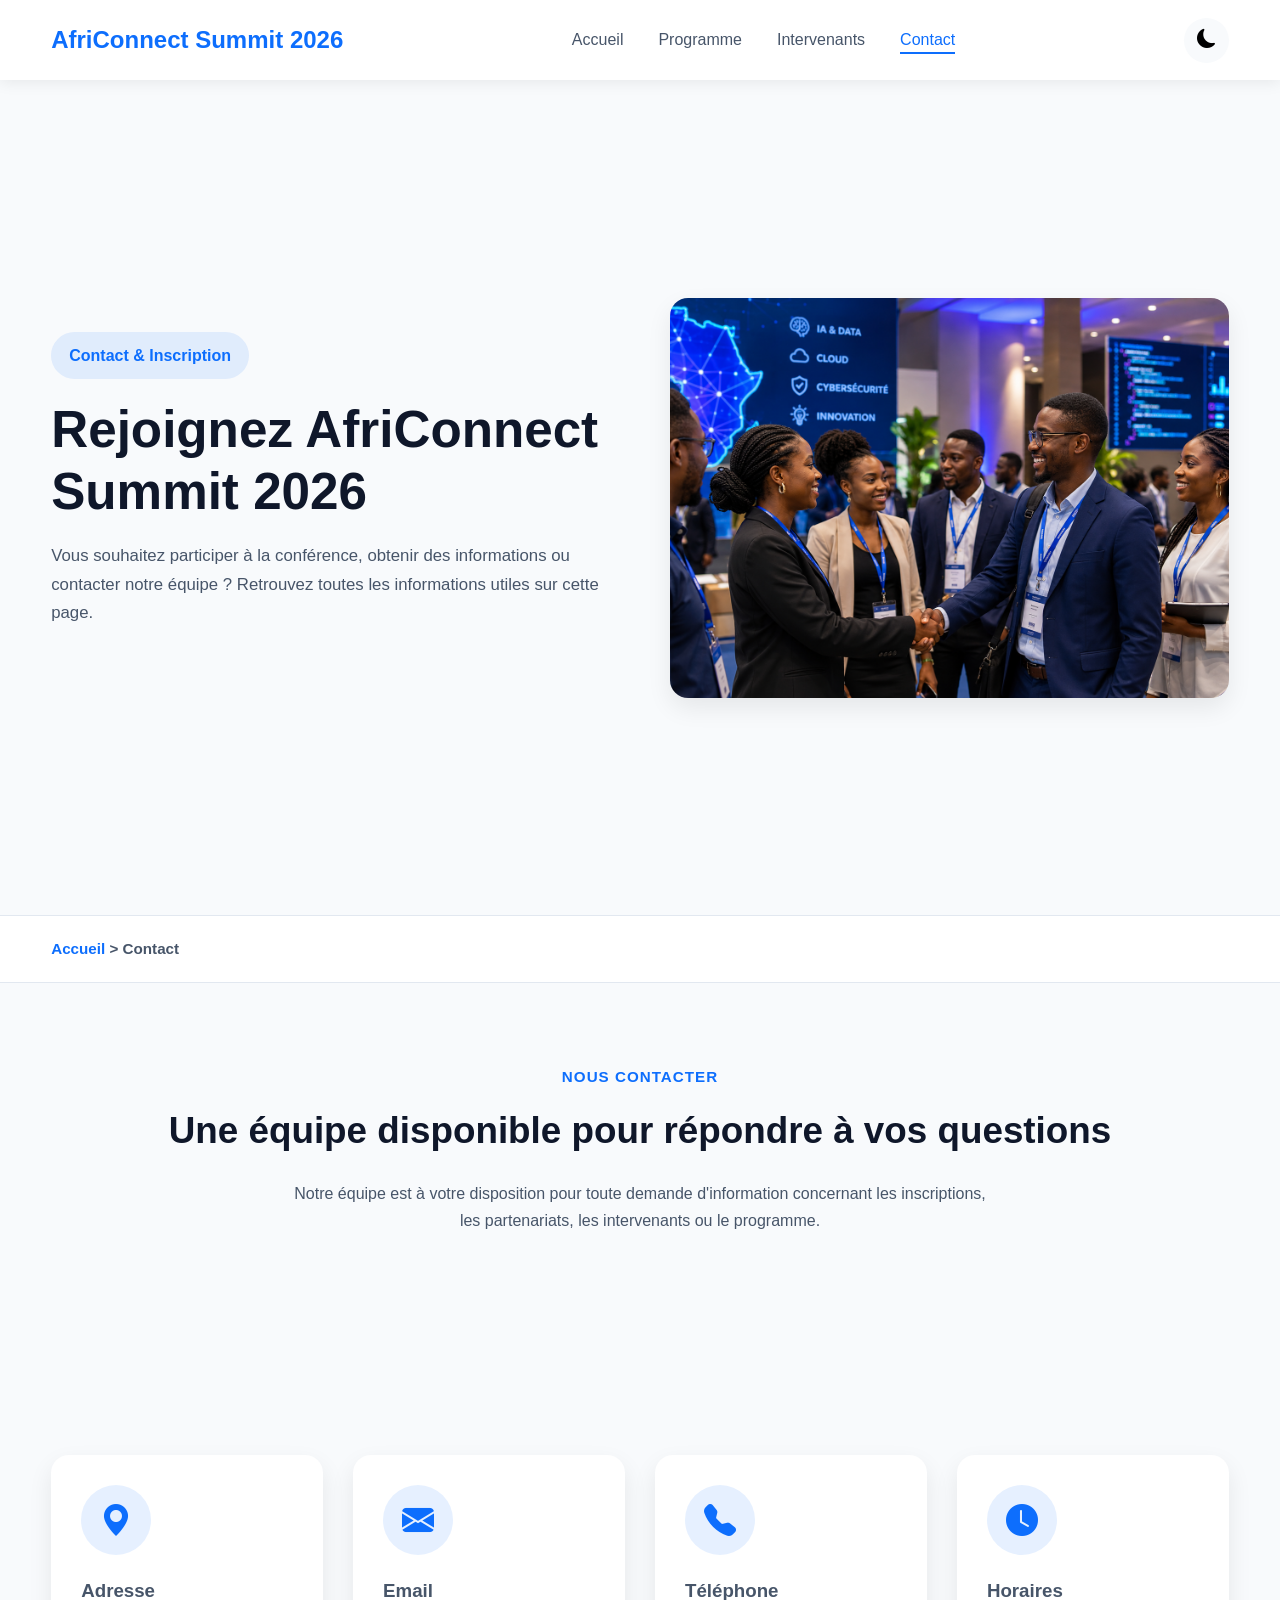
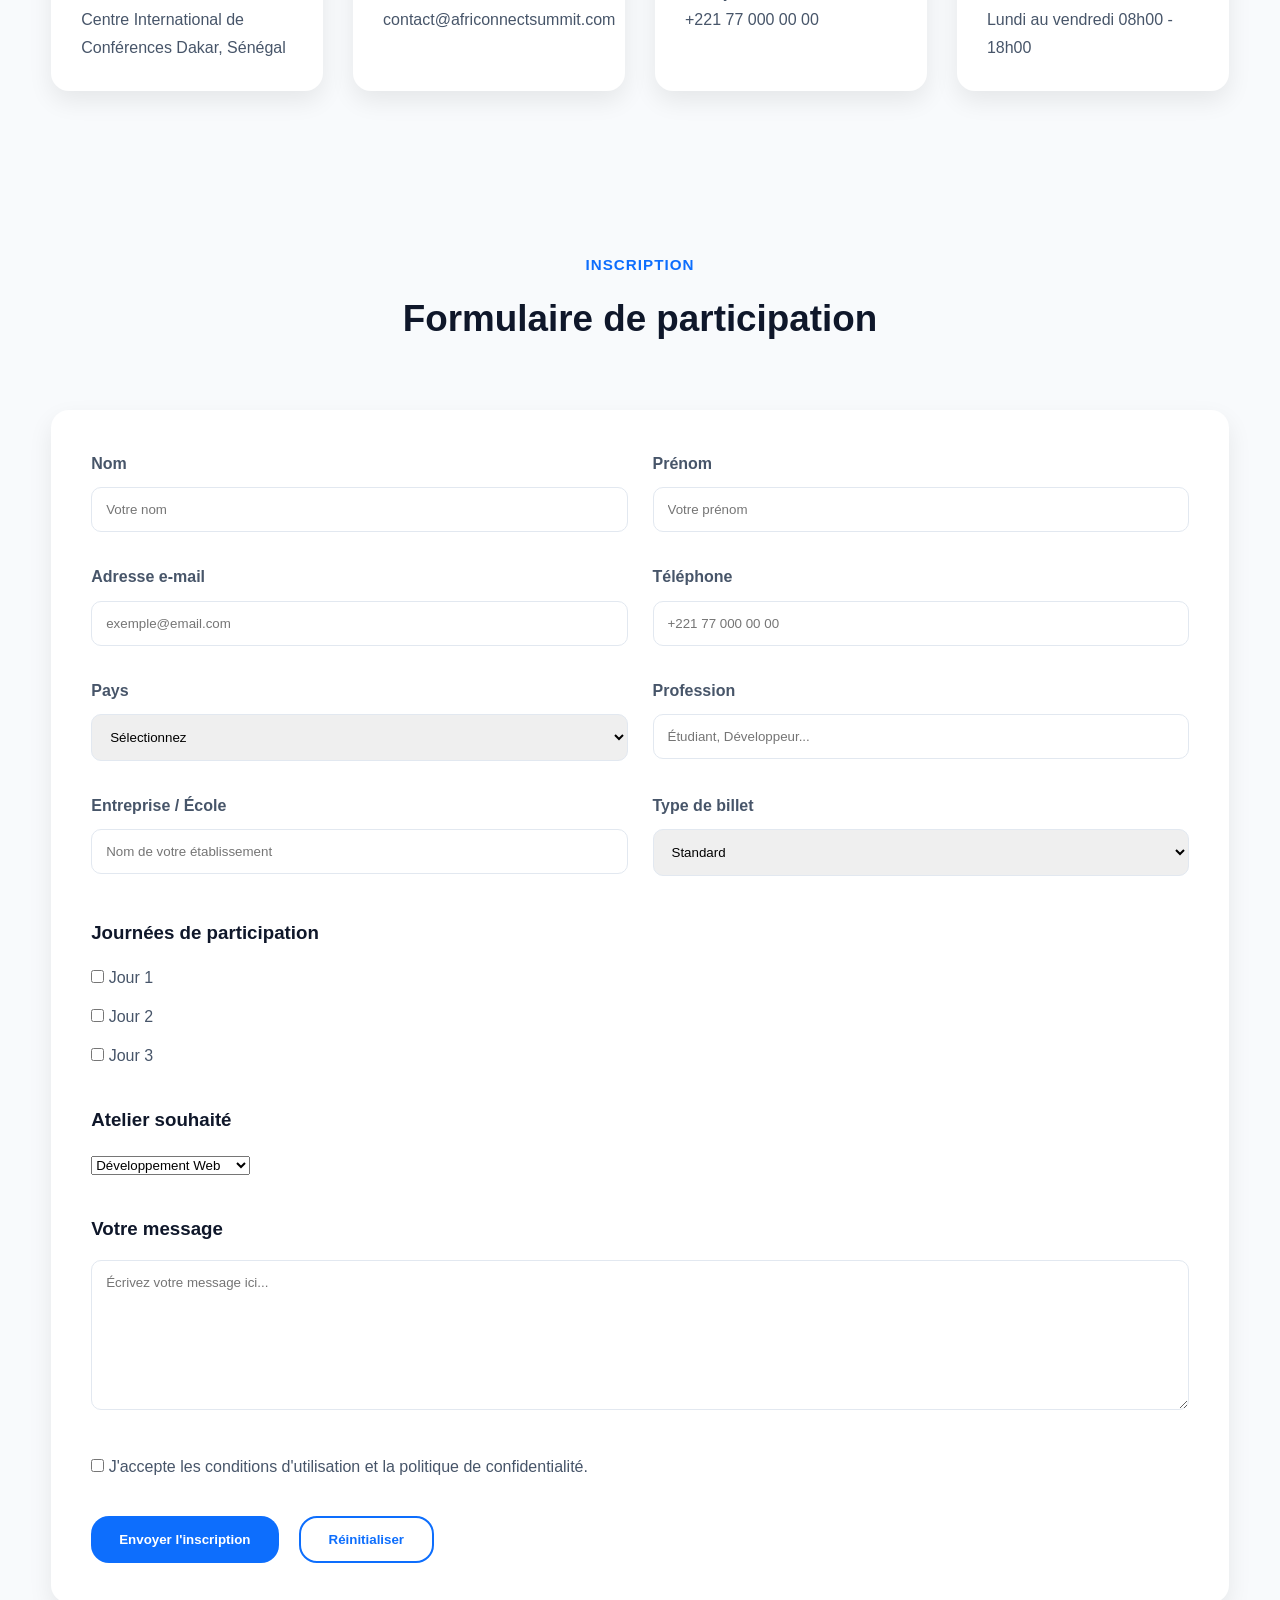
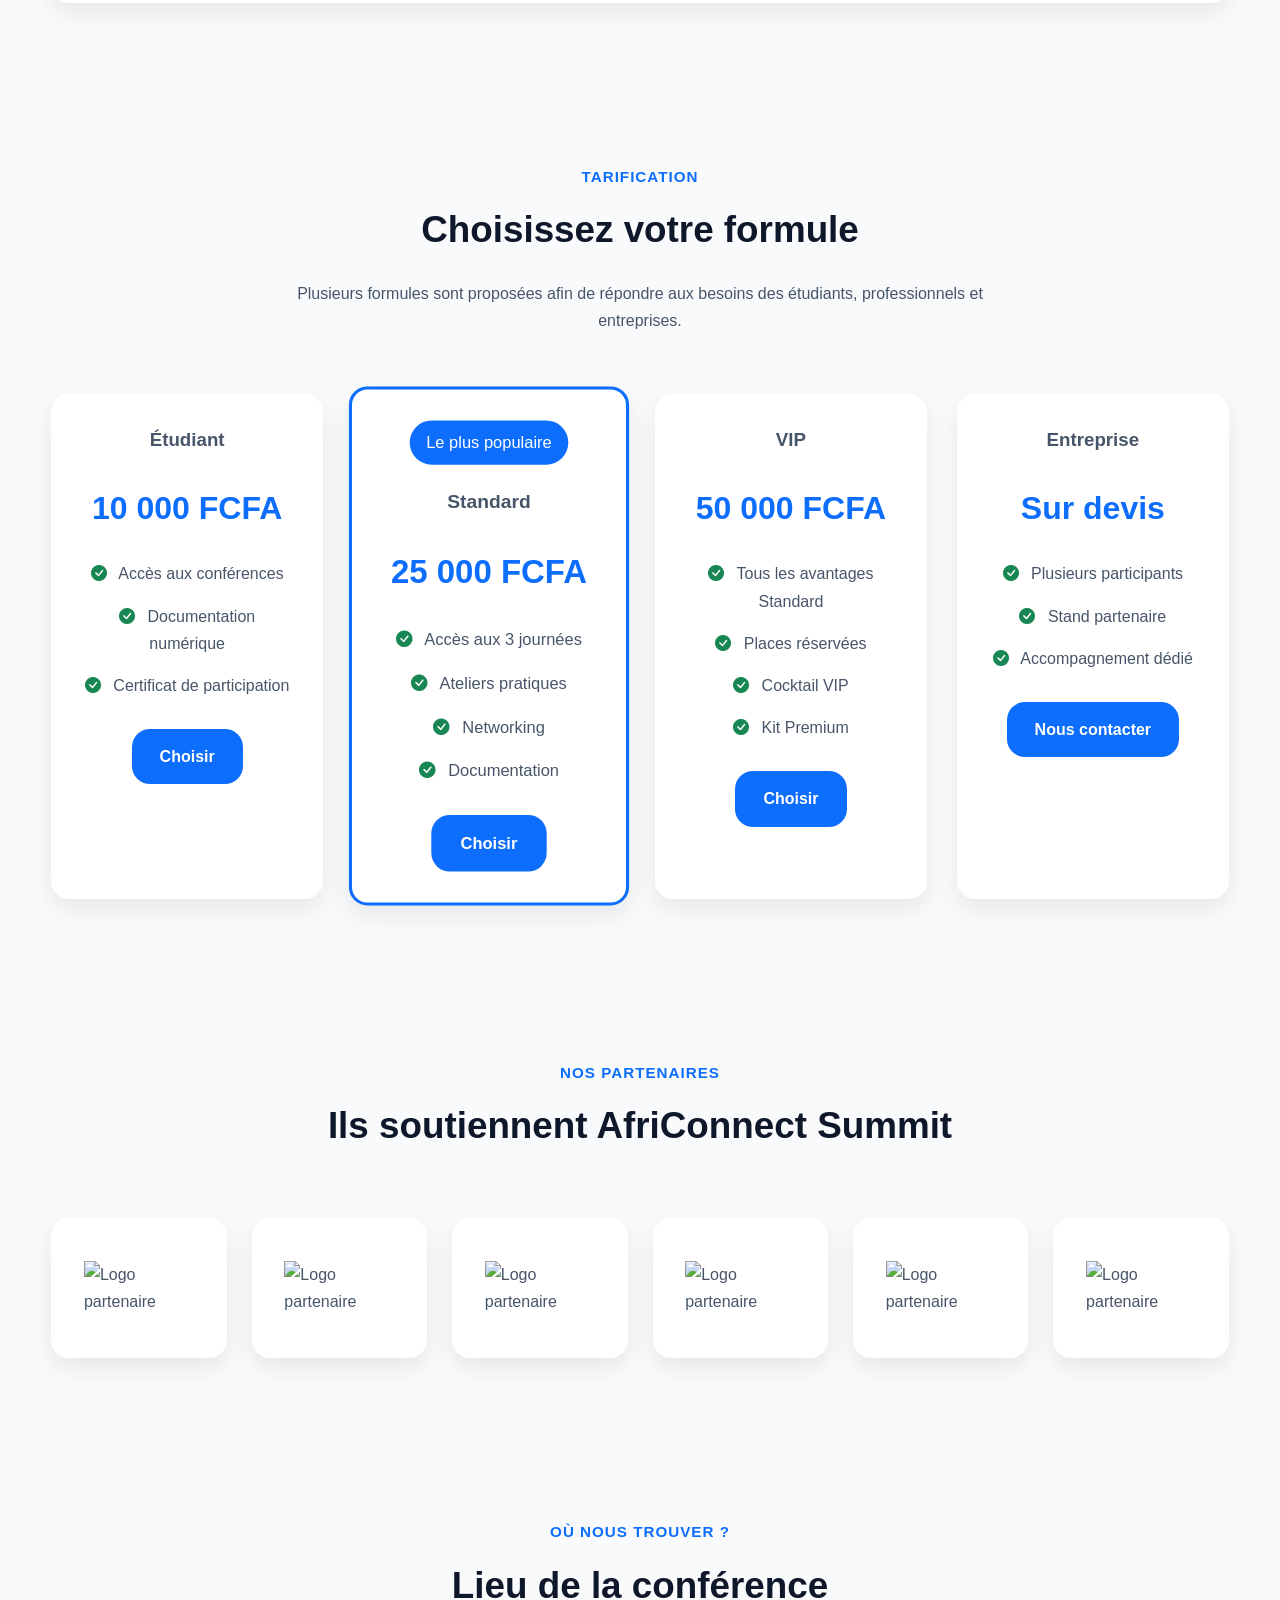
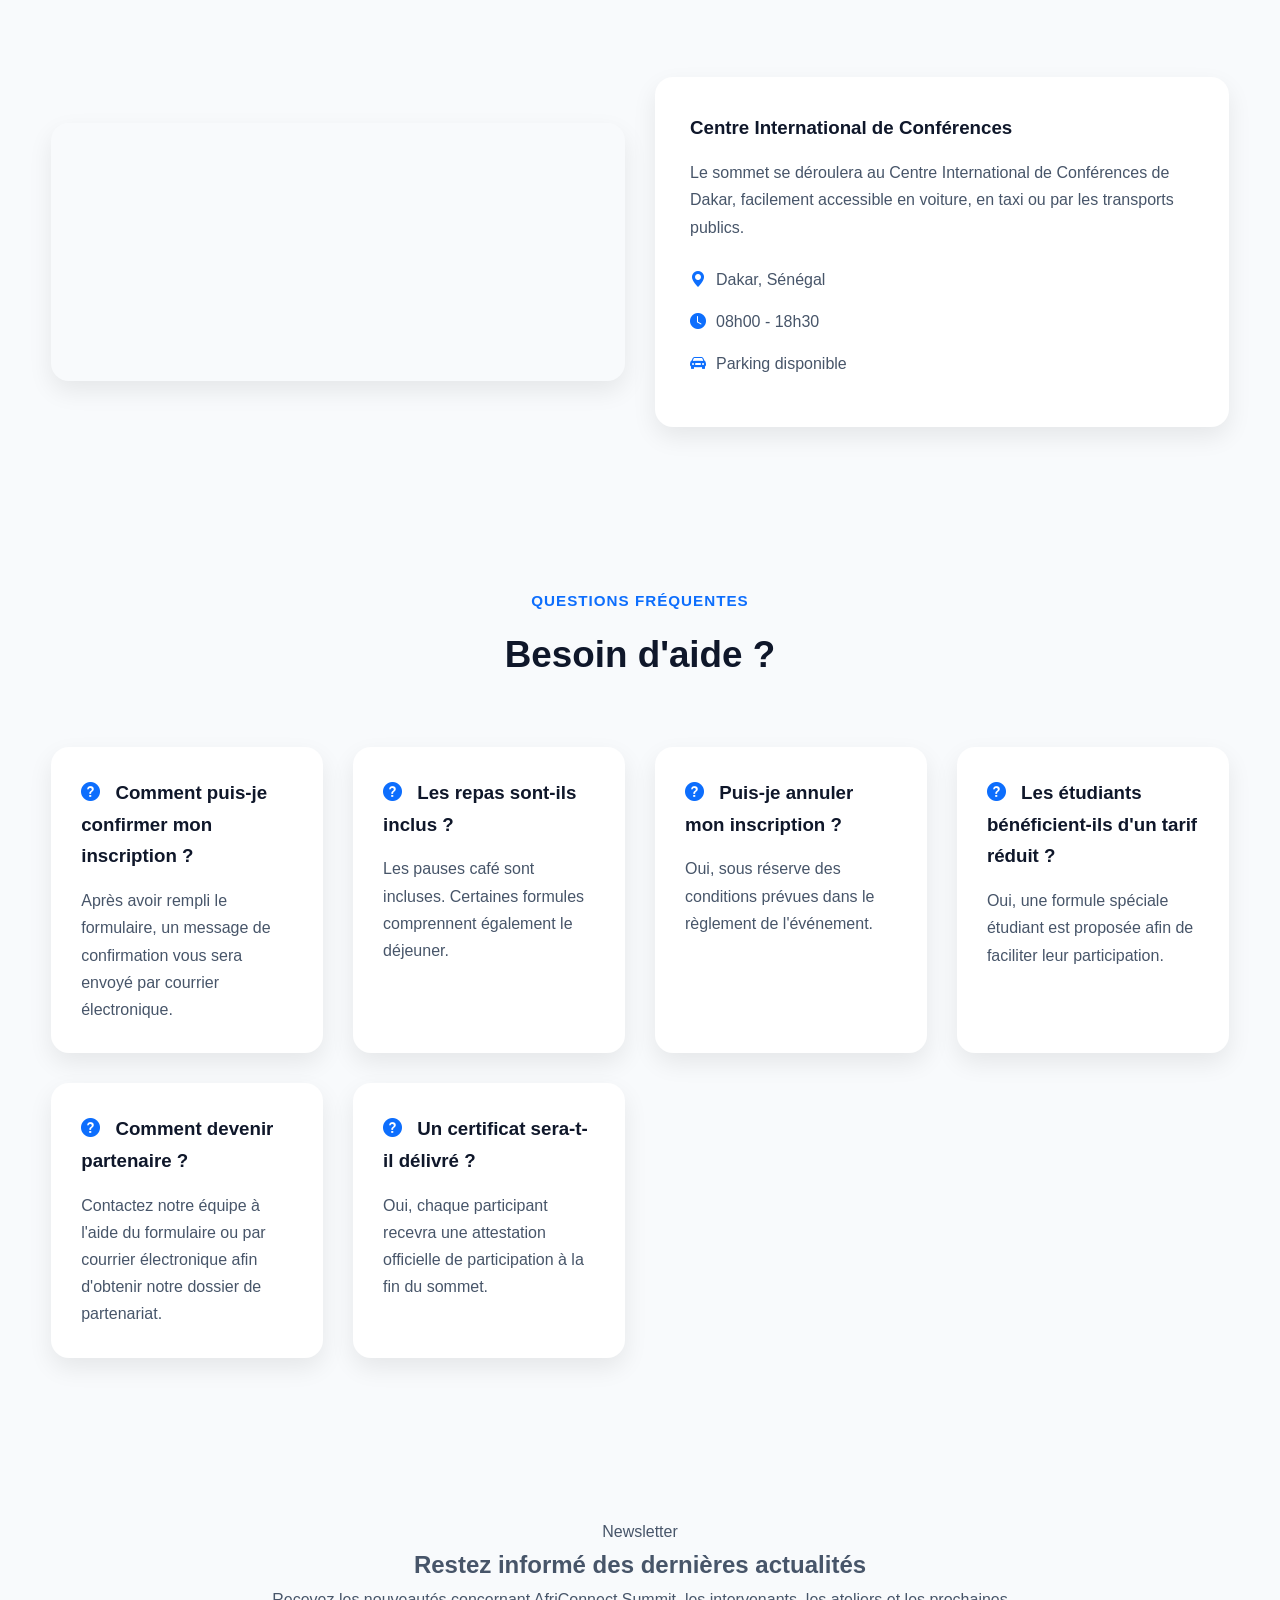
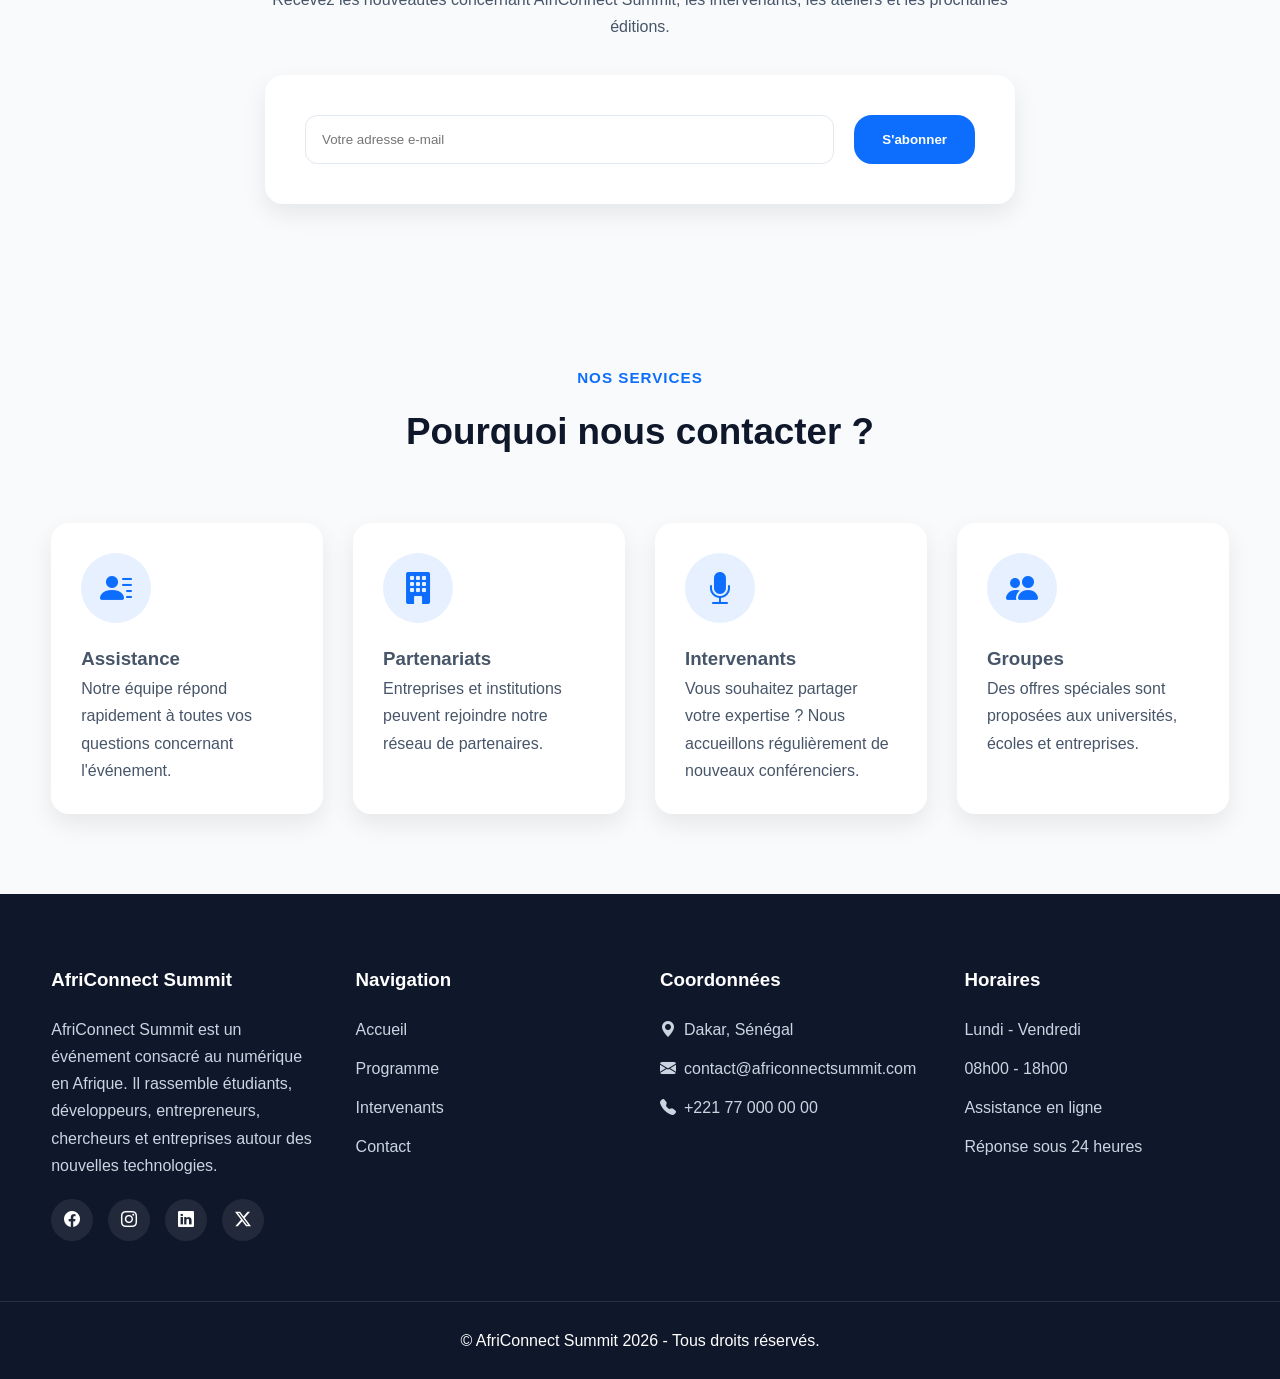
==== commit b09dafc1: "Commit 6 : validation du formulaire, compte à rebours et compteurs animés" ====
--- a/contact.html
+++ b/contact.html
@@ -24,6 +24,12 @@
 
 <body>
 
+    <div class="loader">
+
+        <div class="loader-circle"></div>
+
+    </div>
+
     <header>
 
         <nav class="navbar">
@@ -100,7 +106,7 @@
 
     <main>
 
-        <section id="hero-contact">
+        <section id="hero-contact" class="fade-up">
 
             <div class="container hero-page">
 
@@ -141,7 +147,7 @@
 
         </section>
 
-        <section id="breadcrumb">
+        <section id="breadcrumb" class="fade-up">
 
             <div class="container">
 
@@ -202,7 +208,7 @@
 
         </section>
 
-        <section id="contact-info">
+        <section id="contact-info" class="fade-up">
 
             <div class="container">
 
@@ -290,7 +296,7 @@
 
         </section>
 
-        <section id="registration">
+        <section id="registration" class="fade-up">
 
             <div class="container">
 
@@ -312,7 +318,7 @@
 
                 <form id="registrationForm">
 
-                                        <div class="form-grid">
+                     <div class="form-grid">
 
                         <div class="form-group">
 
@@ -328,6 +334,7 @@
                                 placeholder="Votre nom"
                                 required>
 
+                            <small class="error"></small>
                         </div>
 
                         <div class="form-group">
@@ -343,7 +350,7 @@
                                 name="prenom"
                                 placeholder="Votre prénom"
                                 required>
-
+                             <small class="error"></small>
                         </div>
 
                         <div class="form-group">
@@ -359,7 +366,7 @@
                                 name="email"
                                 placeholder="exemple@email.com"
                                 required>
-
+                             <small class="error"></small>
                         </div>
 
                         <div class="form-group">
@@ -374,7 +381,7 @@
                                 id="telephone"
                                 name="telephone"
                                 placeholder="+221 77 000 00 00">
-
+                             <small class="error"></small>
                         </div>
 
                         <div class="form-group">
@@ -409,7 +416,7 @@
                                 <option>Autre</option>
 
                             </select>
-
+                             <small class="error"></small>
                         </div>
 
                         <div class="form-group">
@@ -424,7 +431,7 @@
                                 id="profession"
                                 name="profession"
                                 placeholder="Étudiant, Développeur...">
-
+                             <small class="error"></small>
                         </div>
 
                         <div class="form-group">
@@ -439,7 +446,7 @@
                                 id="entreprise"
                                 name="entreprise"
                                 placeholder="Nom de votre établissement">
-
+                             <small class="error"></small>
                         </div>
 
                         <div class="form-group">
@@ -462,7 +469,7 @@
                                 <option>Partenaire</option>
 
                             </select>
-
+                             <small class="error"></small>
                         </div>
 
                     </div>
@@ -501,7 +508,7 @@
                             Jour 3
 
                         </label>
-
+                         <small class="error"></small>
                     </div>
 
                     <div class="form-section">
@@ -527,7 +534,7 @@
                             <option>Data Science</option>
 
                         </select>
-
+                         <small class="error"></small>
                     </div>
 
                     <div class="form-section">
@@ -542,7 +549,7 @@
                             rows="8"
                             name="message"
                             placeholder="Écrivez votre message ici..."></textarea>
-
+                         <small class="error"></small>
                     </div>
 
                     <div class="form-section">
@@ -556,7 +563,7 @@
                             et la politique de confidentialité.
 
                         </label>
-
+                        
                     </div>
 
                     <div class="form-buttons">
--- a/css/style.css
+++ b/css/style.css
@@ -1131,12 +1131,45 @@
 
 /* UTILITAIRES */
 
-.text-center { text-align: center; }
-.mt-2 { margin-top: 20px; }
-.mt-3 { margin-top: 30px; }
-.mt-4 { margin-top: 40px; }
-.mb-2 { margin-bottom: 20px; }
-.mb-3 { margin-bottom: 30px; }
-.mb-4 { margin-bottom: 40px; }
-.hidden { display: none; }
-.show { display: block; }+.text-center {
+     text-align: center;
+     }
+.mt-2 { 
+    margin-top: 20px;
+ }
+.mt-3 {
+     margin-top: 30px; 
+    }
+.mt-4 {
+     margin-top: 40px; 
+    }
+.mb-2 { 
+    margin-bottom: 20px;
+ }
+.mb-3 {
+     margin-bottom: 30px; 
+    }
+.mb-4 { 
+    margin-bottom: 40px; 
+}
+.hidden { 
+    display: none; 
+}
+.show {
+     display: block;
+}
+
+.error{
+    color:#dc3545;
+    font-size:.9rem;
+    margin-top:6px;
+    display:block;
+}
+
+.success{
+    color:#198754;
+    font-size:1rem;
+    font-weight:bold;
+    margin-top:20px;
+    text-align:center;
+}
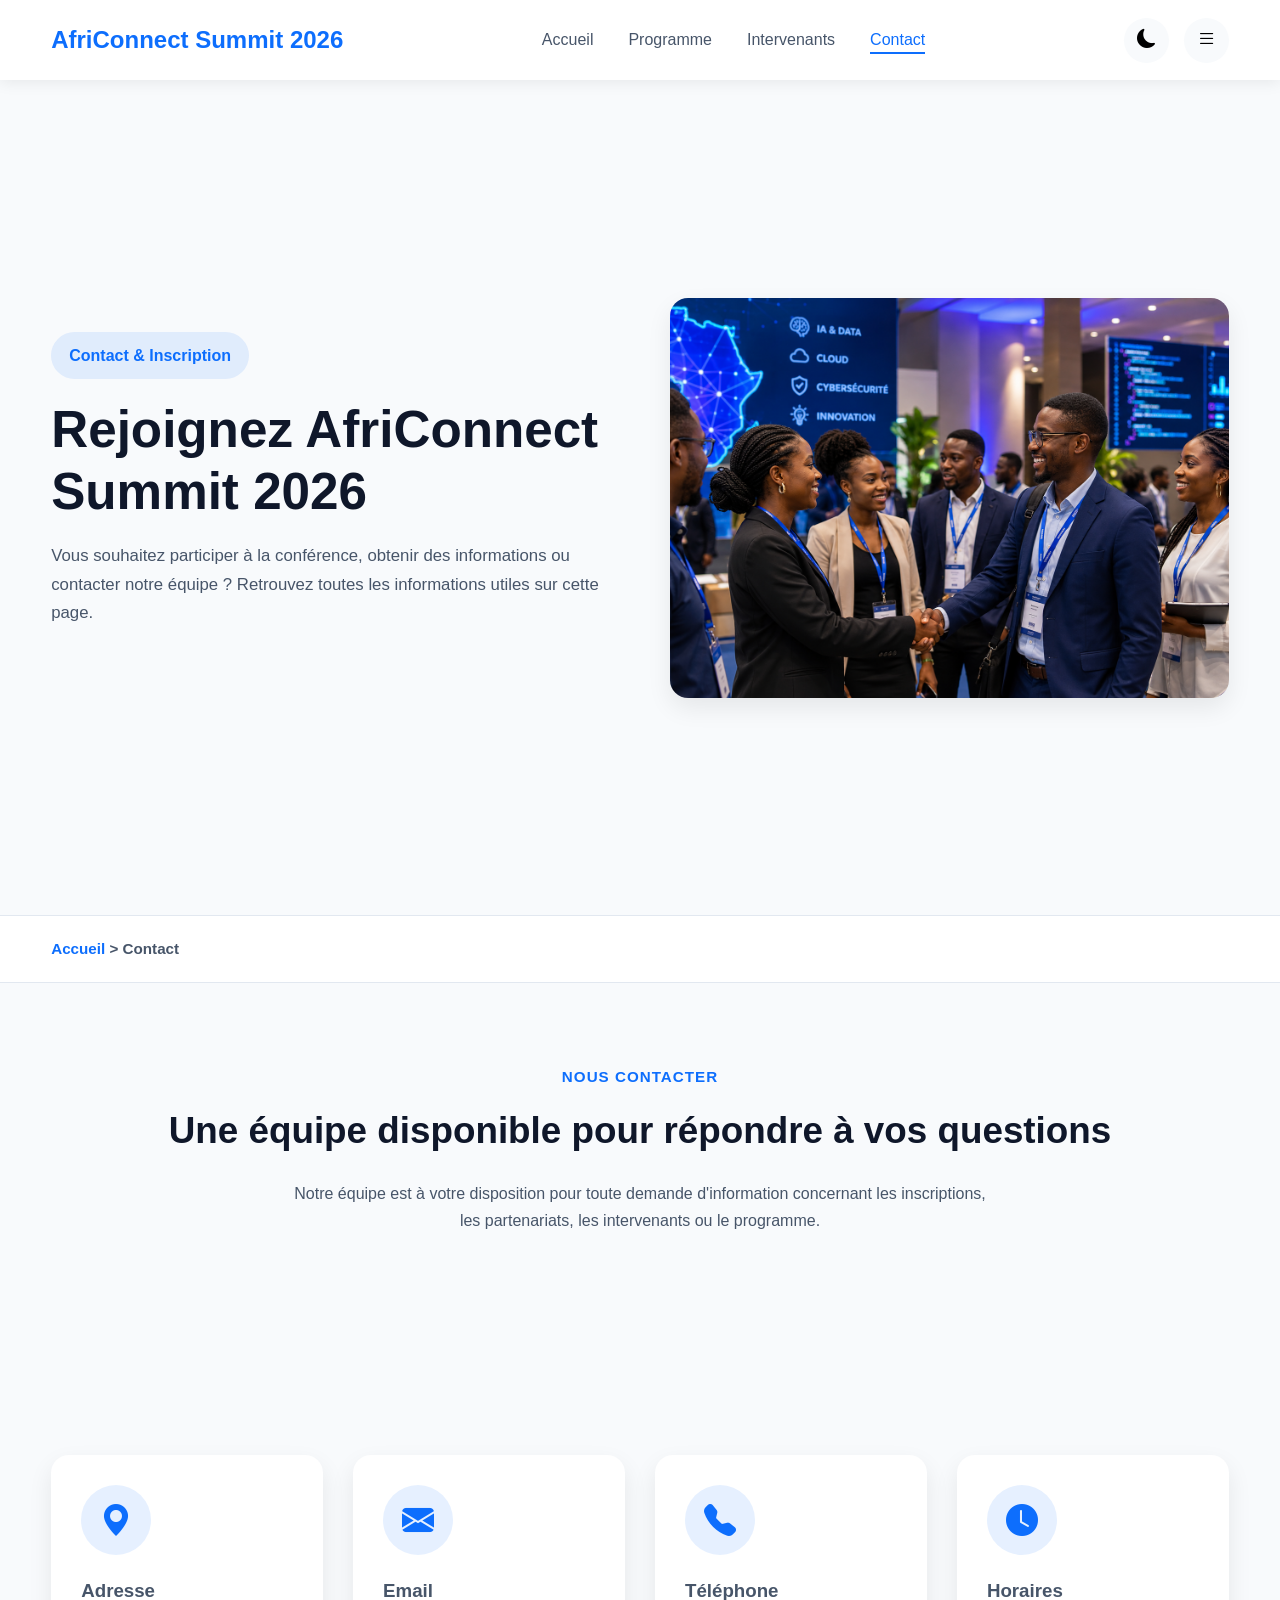
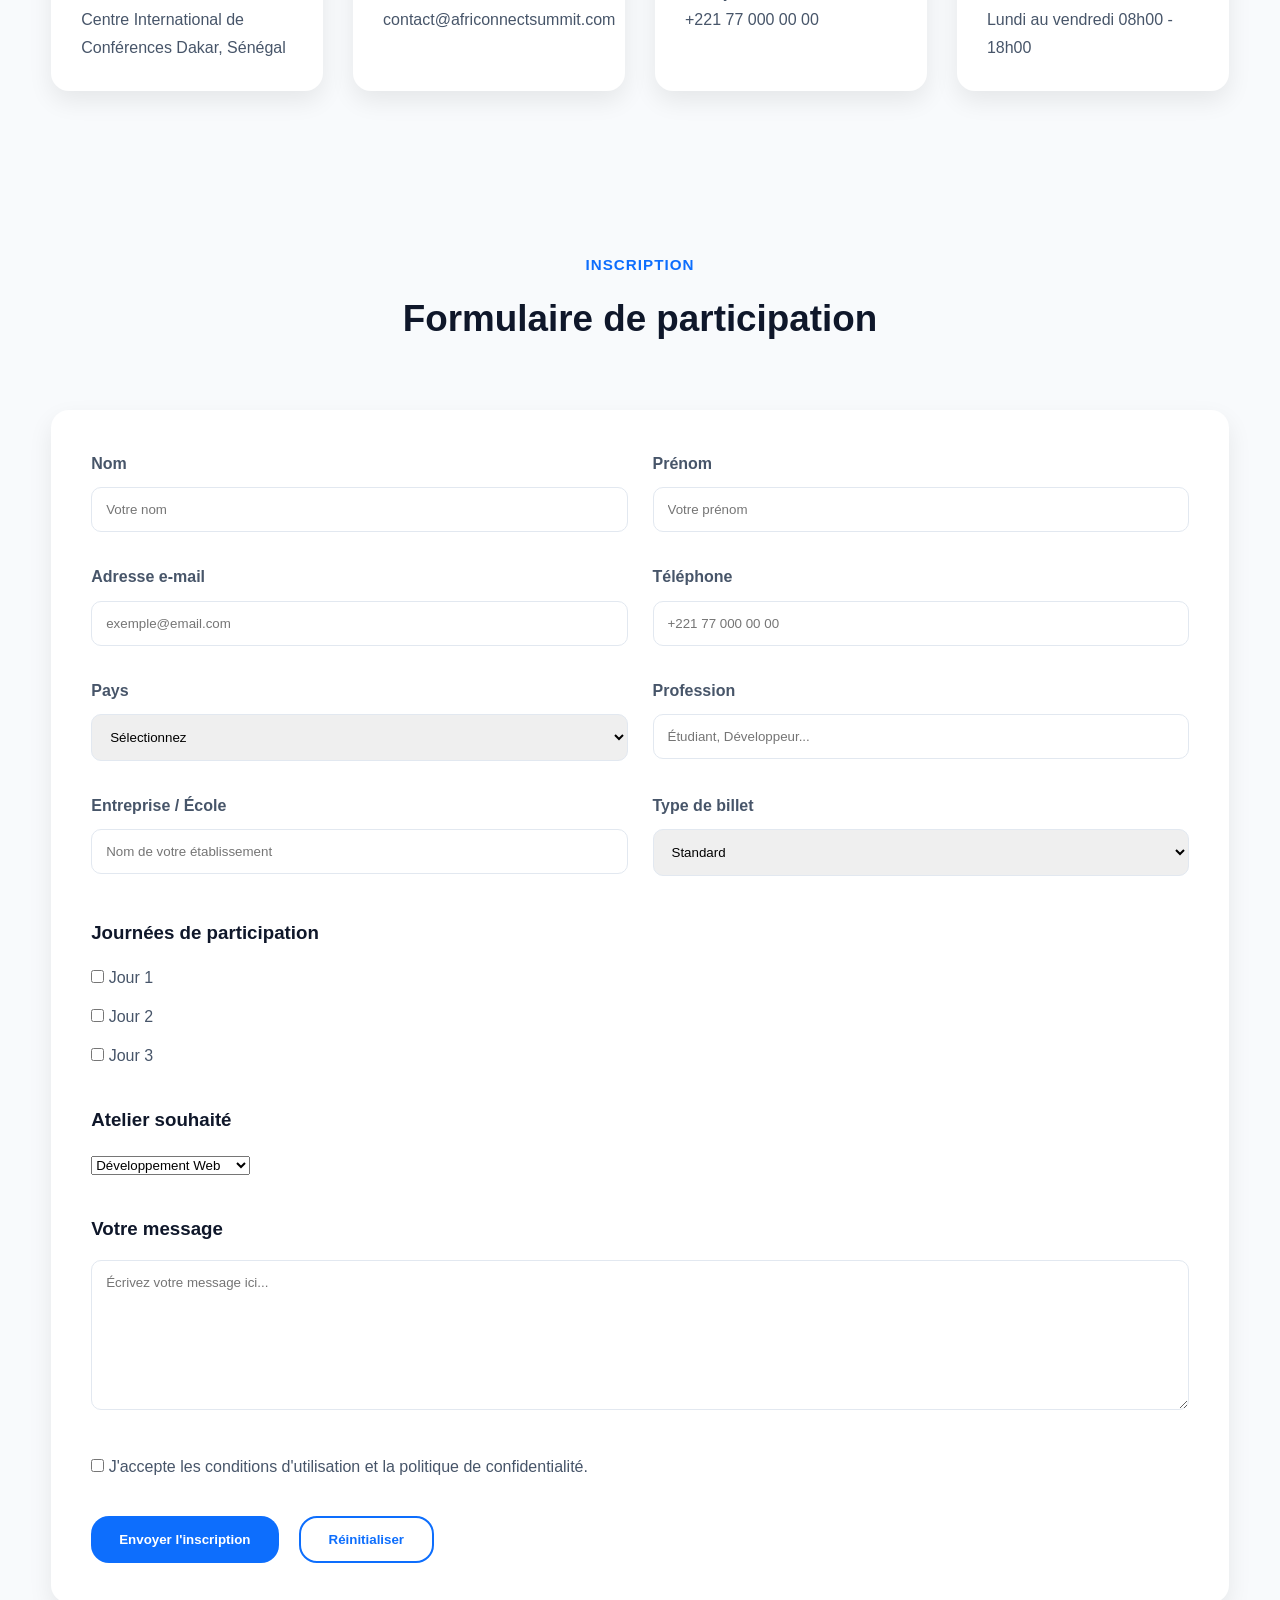
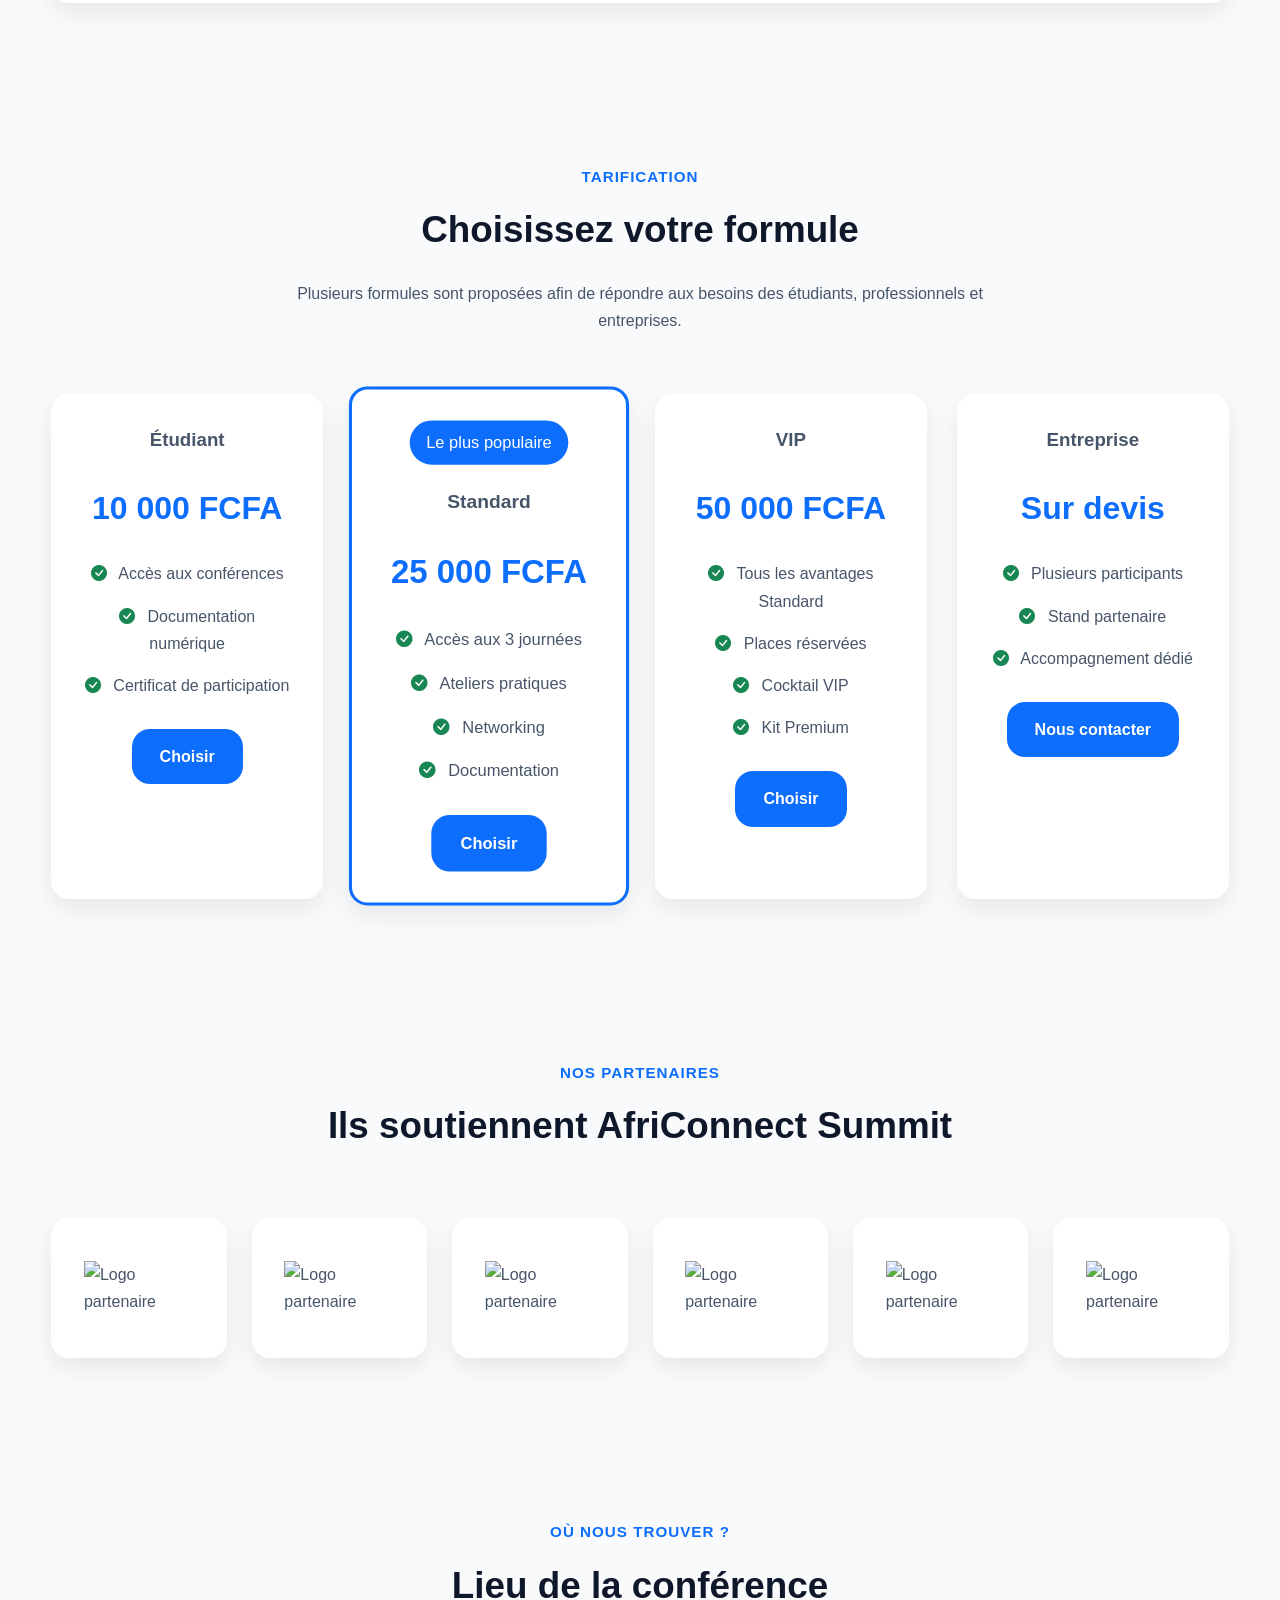
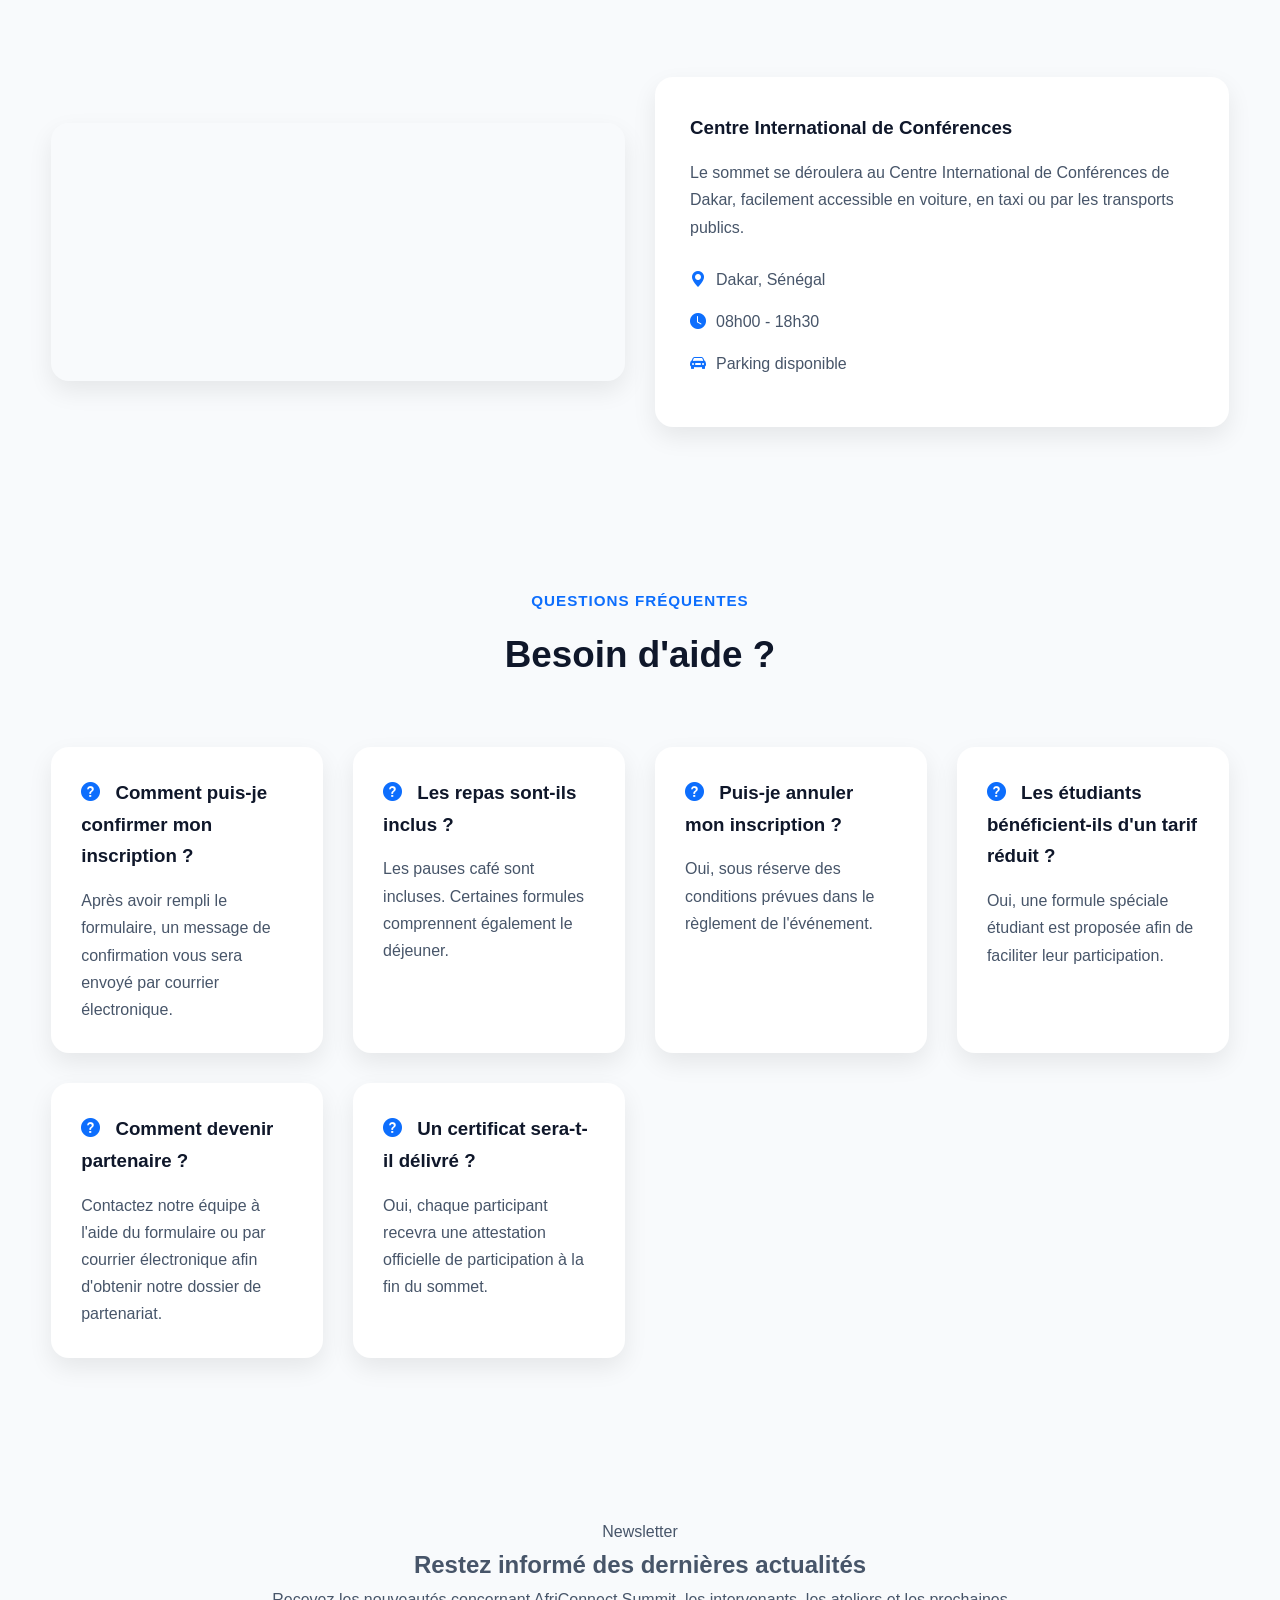
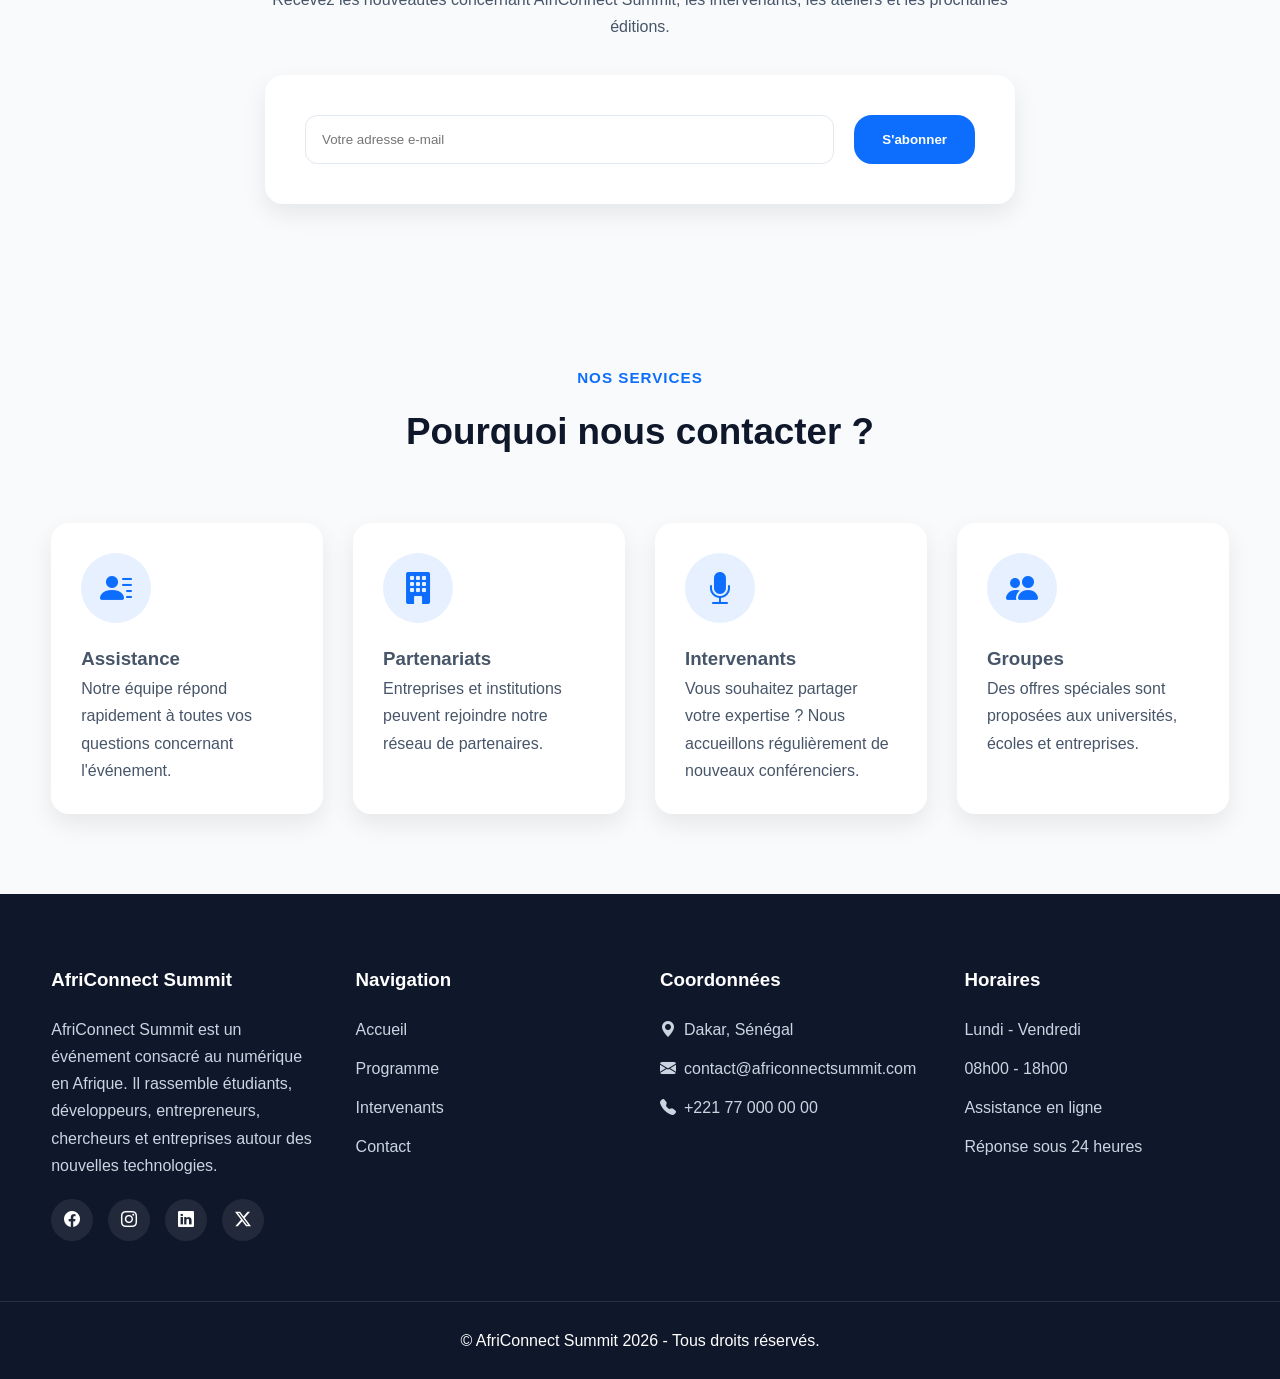
==== commit 64e54be8: "finalisation du projet et corrections finales" ====
--- a/contact.html
+++ b/contact.html
@@ -86,18 +86,16 @@
 
             <div class="nav-actions">
 
-                <button id="themeBtn">
+                <button id="darkModeBtn">
 
                     <i class="bi bi-moon-fill"></i>
 
                 </button>
 
-                <button id="burgerBtn">
-
+               <button class="menu-toggle" aria-label="Ouvrir le menu">
                     <i class="bi bi-list"></i>
-
                 </button>
-
+                
             </div>
 
         </nav>
--- a/css/style.css
+++ b/css/style.css
@@ -594,6 +594,14 @@
     margin-top: 40px;
 }
 
+.programme-table table {
+    min-width: 700px;
+}
+
+.programme-table {
+    overflow-x: auto;
+}
+
 /* INTERVENANTS */
 
 .speaker-card {
@@ -1052,51 +1060,32 @@
 
 /* RESPONSIVE 768 PX */
 
-@media (max-width: 768px) {
-    #burgerBtn {
-        display: block;
-    }
-    .menu {
+@media (max-width:768px){
+
+    #burgerBtn{
+        display:block;
+    }
+
+    .menu{
         position: fixed;
-        top: 0;
+        top: 80px;
         right: -100%;
         width: 280px;
-        height: 100vh;
+        height: calc(100vh - 80px);
         background: var(--white);
         display: flex;
         flex-direction: column;
-        justify-content: center;
-        gap: 35px;
-        transition: var(--transition);
-        z-index: 1001;
-    }
-    .menu.open {
+        align-items: center;
+        gap: 30px;
+        padding-top: 40px;
+        transition: .3s;
+        z-index: 999;
+    }
+
+    .menu.active{
         right: 0;
     }
-    .footer-container {
-        grid-template-columns: 1fr;
-    }
-    .pricing-grid {
-        grid-template-columns: 1fr;
-    }
-    .partners-grid {
-        grid-template-columns: repeat(2, 1fr);
-    }
-    .info-grid, .contact-grid, .venue-grid, .highlights-grid, .why-grid,
-    .benefits-grid, .about-content, .objectifs-grid, .stats-grid,
-    .themes-grid, .testimonial-grid, .faq-grid, .faq-container,
-    .startup-grid, .speakers-grid, .timeline, .location-grid {
-        grid-template-columns: 1fr;
-    }
-    .newsletter-form {
-        flex-direction: column;
-    }
-    .call-buttons, .cta-buttons, .form-buttons {
-        flex-direction: column;
-    }
-    .hero-image img {
-        height: 280px;
-    }
+
 }
 
 /* RESPONSIVE 576 PX */
@@ -1173,3 +1162,74 @@
     margin-top:20px;
     text-align:center;
 }
+/*  ÉTATS DE FOCUS*/
+a:focus,
+button:focus,input:focus,
+select:focus,textarea:focus {
+    outline: 3px solid rgba(13, 110, 253, .3);
+    outline-offset: 3px;
+}
+
+/* Transition */
+
+.card,.about-card,
+.why-card,.partner-card,
+.pricing-card,.speaker-card,
+.testimonial-card,.info-card,
+.contact-card {
+    transition:
+        transform .35s ease,
+        box-shadow .35s ease;
+}
+
+/* Images*/
+img {
+    max-width: 100%;
+    height: auto;
+    display: block;
+}
+
+img:hover {
+    transform: scale(1.02);
+}
+
+/* BOUTONS DE FILTRAGE*/
+
+.filter-buttons{
+    display:flex;
+    justify-content:center;
+    align-items:center;
+    gap:15px;
+    flex-wrap:wrap;
+    margin:50px 0;
+}
+
+.filter-btn{
+    padding:14px 28px;
+    border:2px solid var(--primary);
+    border-radius:40px;
+    background:var(--white);
+    color:var(--primary);
+    font-size:1rem;
+    font-weight:600;
+    cursor:pointer;
+    transition:all .35s ease;
+    box-shadow:0 6px 15px rgba(0,0,0,.08);
+}
+
+.filter-btn:hover{
+    background:var(--primary);
+    color:var(--white);
+    transform:translateY(-4px);
+    box-shadow:0 12px 25px rgba(13,110,253,.25);
+}
+
+.filter-btn.active{
+    background:var(--primary);
+    color:var(--white);
+    box-shadow:0 12px 25px rgba(13,110,253,.35);
+}
+
+.filter-btn:focus{
+    outline:none;
+}
